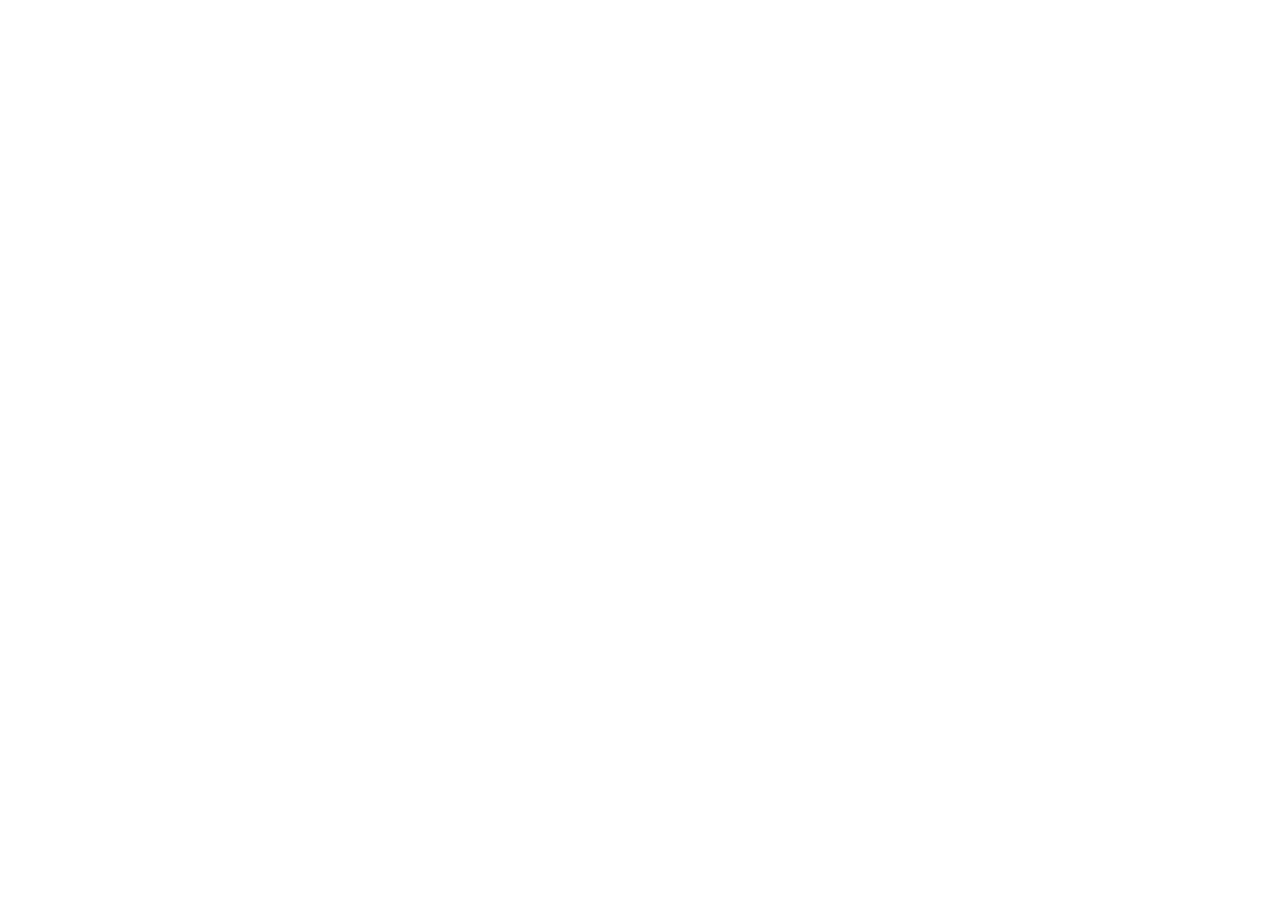
==== index.html @ 9ec79bfb "Add files via upload" ====
<!doctype html>
<html lang="en">
  <head>
    <meta charset="UTF-8" />
    <meta name="viewport" content="width=device-width, initial-scale=1.0" />
    <title>Lumia Nexus</title>
    <script type="module" crossorigin src="/assets/main-DagryOvR.js"></script>
    <link rel="stylesheet" crossorigin href="/assets/main-BrmcRVru.css">
  </head>
  <body>
    <div id="root"></div>
  </body>
</html>
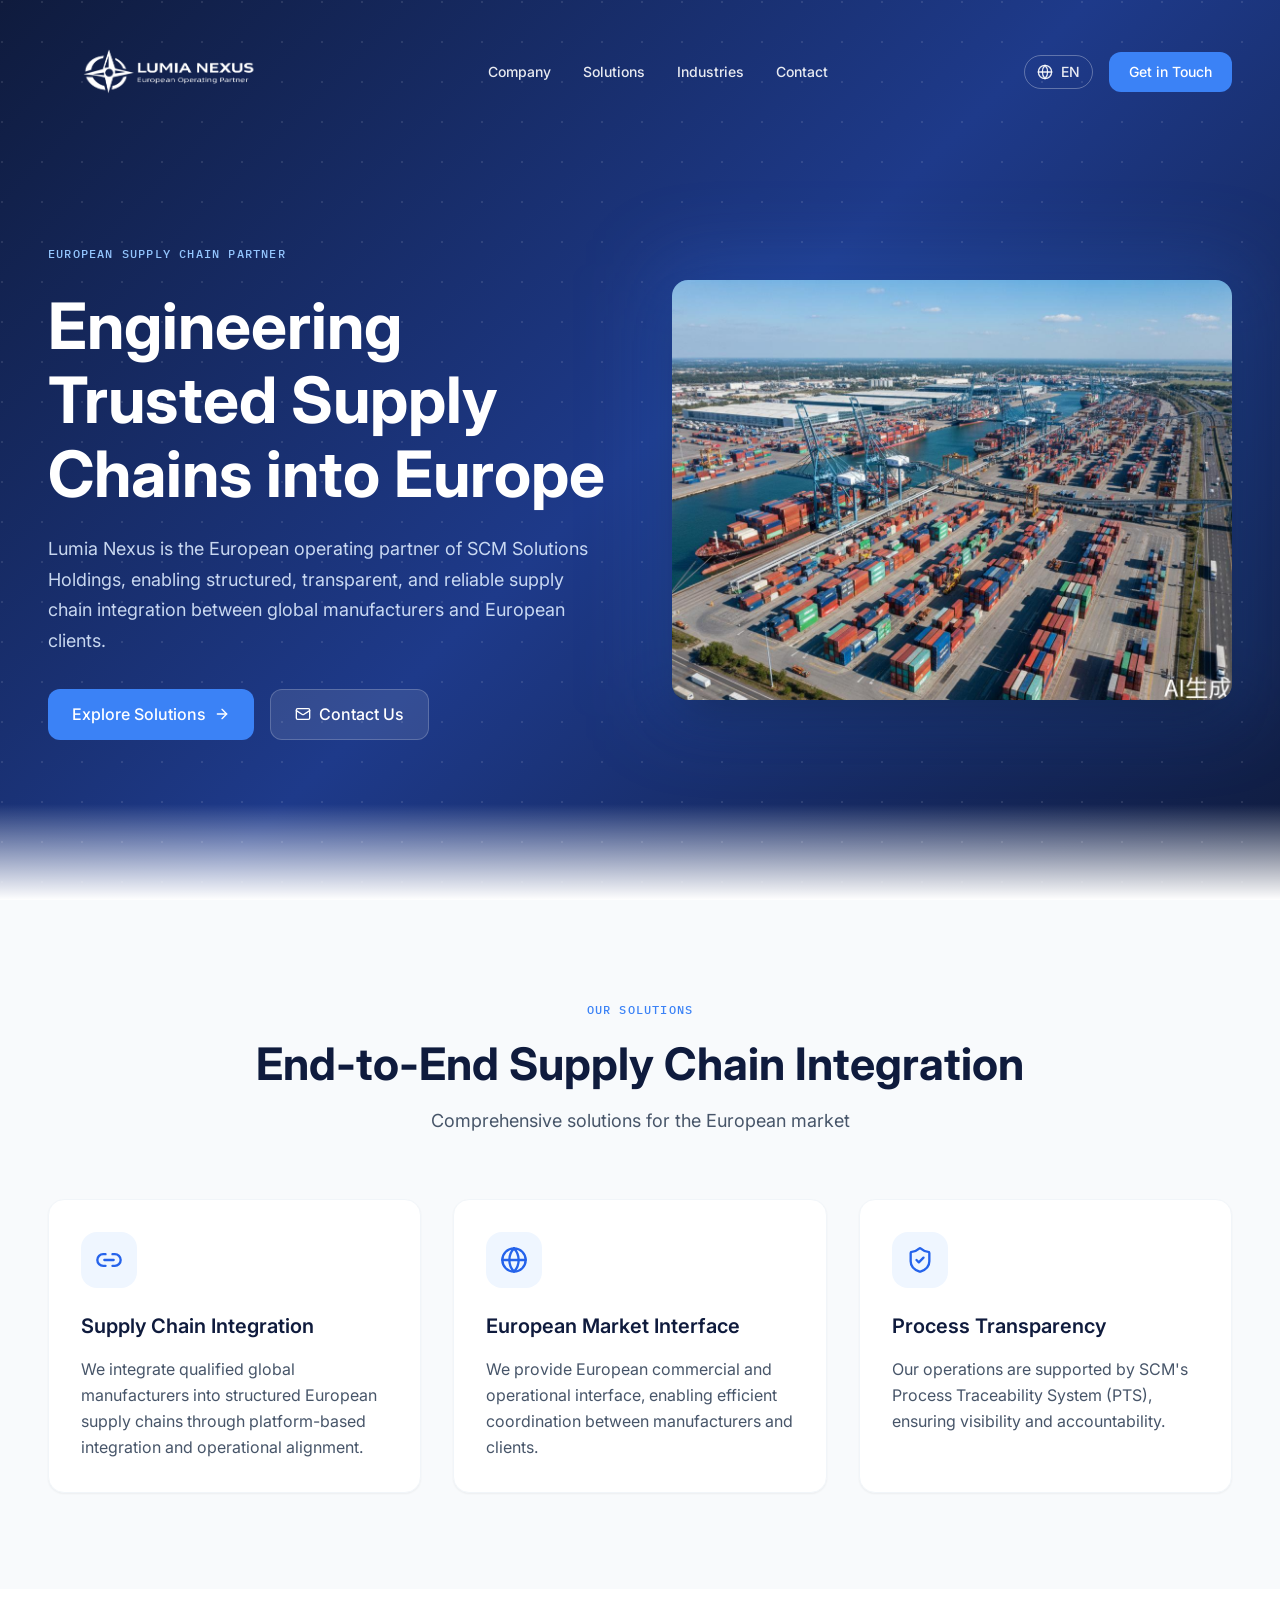
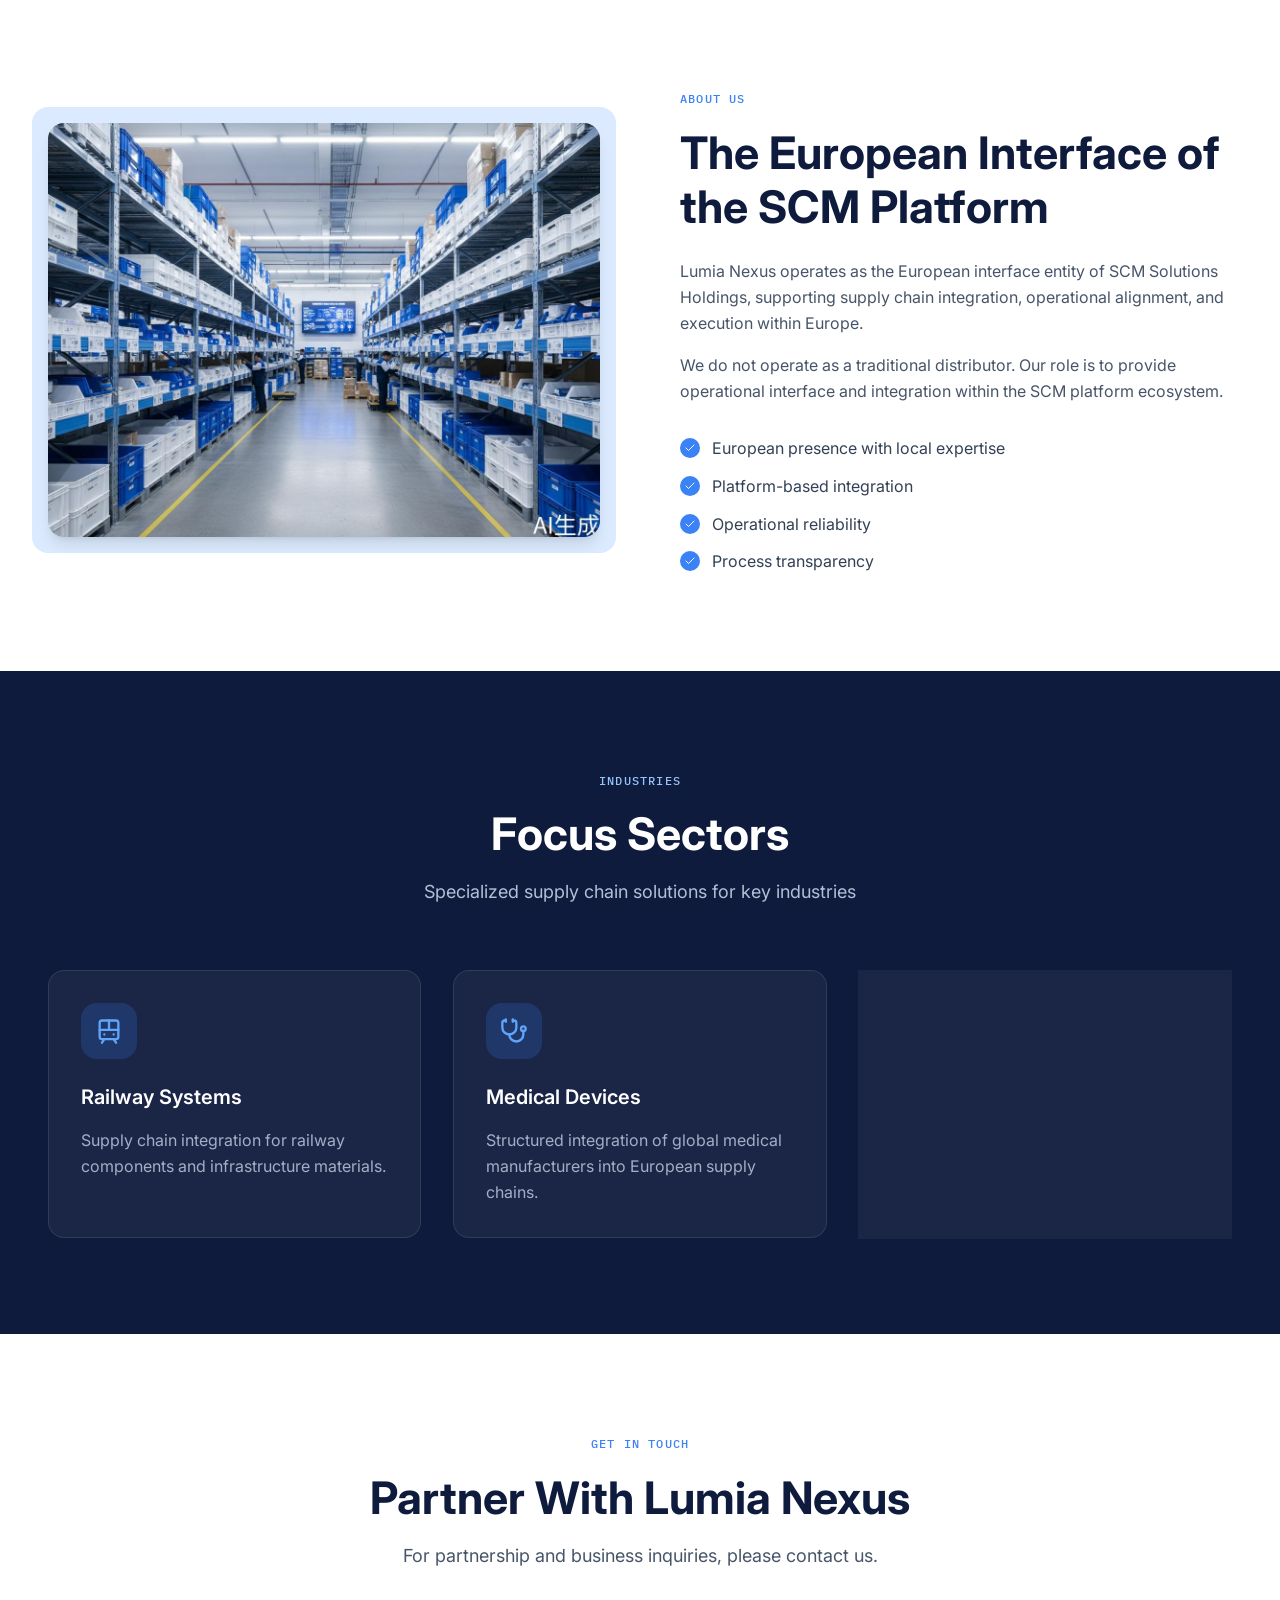
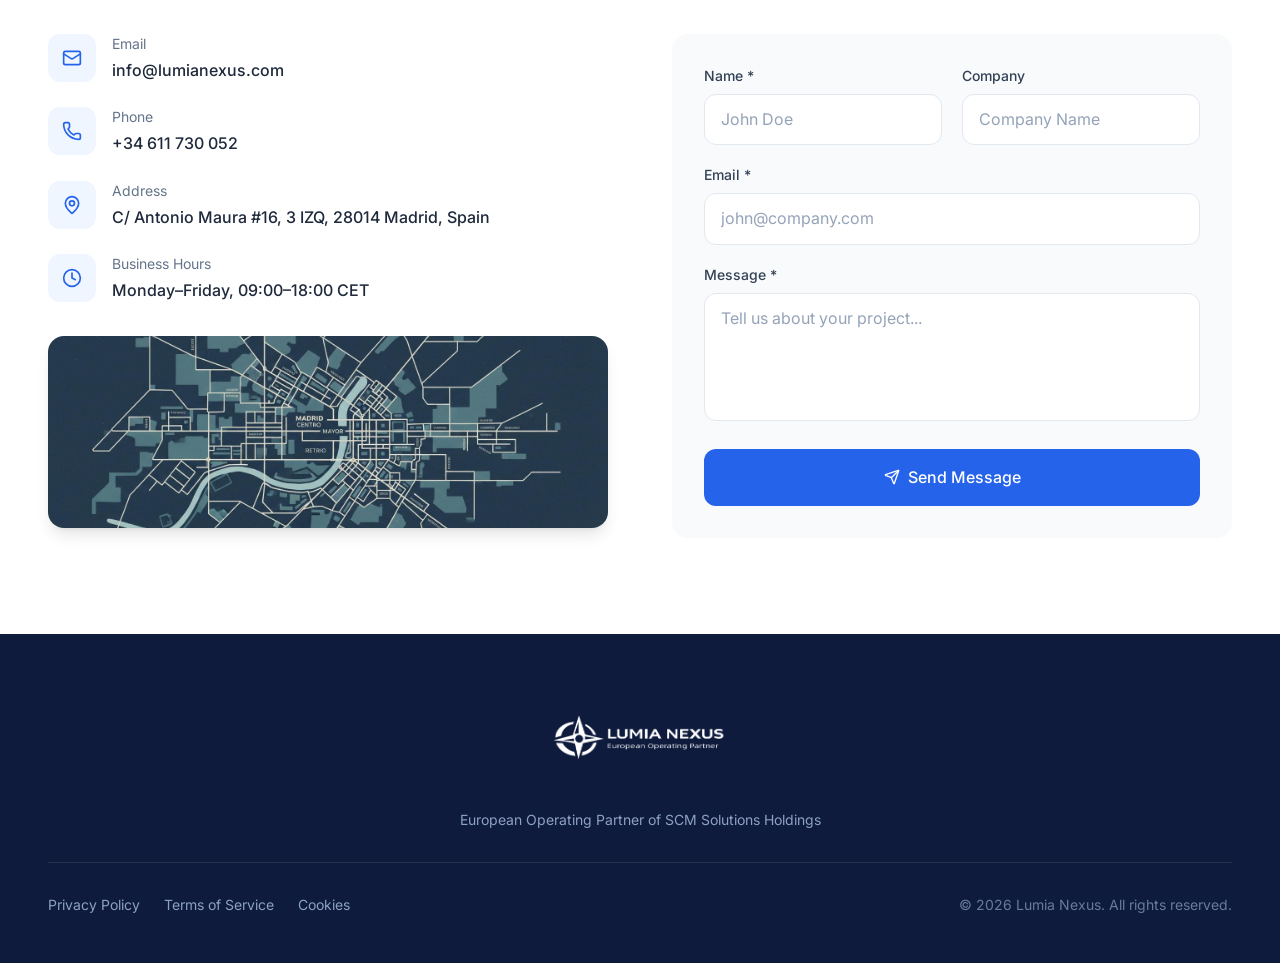
==== commit 7de2fe2f: "Add files via upload" ====
--- a/index.html
+++ b/index.html
@@ -4,7 +4,7 @@
     <meta charset="UTF-8" />
     <meta name="viewport" content="width=device-width, initial-scale=1.0" />
     <title>Lumia Nexus</title>
-    <script type="module" crossorigin src="/assets/main-DagryOvR.js"></script>
+    <script type="module" crossorigin src="/assets/main-vyIHv-qq.js"></script>
     <link rel="stylesheet" crossorigin href="/assets/main-BrmcRVru.css">
   </head>
   <body>
--- a/assets/main-BrmcRVru.css
+++ b/assets/main-BrmcRVru.css
@@ -0,0 +1 @@
+@import"https://fonts.googleapis.com/css2?family=Inter:wght@400;500;600;700&family=IBM+Plex+Mono:wght@400;500&display=swap";*,:before,:after{--tw-border-spacing-x: 0;--tw-border-spacing-y: 0;--tw-translate-x: 0;--tw-translate-y: 0;--tw-rotate: 0;--tw-skew-x: 0;--tw-skew-y: 0;--tw-scale-x: 1;--tw-scale-y: 1;--tw-pan-x: ;--tw-pan-y: ;--tw-pinch-zoom: ;--tw-scroll-snap-strictness: proximity;--tw-gradient-from-position: ;--tw-gradient-via-position: ;--tw-gradient-to-position: ;--tw-ordinal: ;--tw-slashed-zero: ;--tw-numeric-figure: ;--tw-numeric-spacing: ;--tw-numeric-fraction: ;--tw-ring-inset: ;--tw-ring-offset-width: 0px;--tw-ring-offset-color: #fff;--tw-ring-color: rgb(59 130 246 / .5);--tw-ring-offset-shadow: 0 0 #0000;--tw-ring-shadow: 0 0 #0000;--tw-shadow: 0 0 #0000;--tw-shadow-colored: 0 0 #0000;--tw-blur: ;--tw-brightness: ;--tw-contrast: ;--tw-grayscale: ;--tw-hue-rotate: ;--tw-invert: ;--tw-saturate: ;--tw-sepia: ;--tw-drop-shadow: ;--tw-backdrop-blur: ;--tw-backdrop-brightness: ;--tw-backdrop-contrast: ;--tw-backdrop-grayscale: ;--tw-backdrop-hue-rotate: ;--tw-backdrop-invert: ;--tw-backdrop-opacity: ;--tw-backdrop-saturate: ;--tw-backdrop-sepia: ;--tw-contain-size: ;--tw-contain-layout: ;--tw-contain-paint: ;--tw-contain-style: }::backdrop{--tw-border-spacing-x: 0;--tw-border-spacing-y: 0;--tw-translate-x: 0;--tw-translate-y: 0;--tw-rotate: 0;--tw-skew-x: 0;--tw-skew-y: 0;--tw-scale-x: 1;--tw-scale-y: 1;--tw-pan-x: ;--tw-pan-y: ;--tw-pinch-zoom: ;--tw-scroll-snap-strictness: proximity;--tw-gradient-from-position: ;--tw-gradient-via-position: ;--tw-gradient-to-position: ;--tw-ordinal: ;--tw-slashed-zero: ;--tw-numeric-figure: ;--tw-numeric-spacing: ;--tw-numeric-fraction: ;--tw-ring-inset: ;--tw-ring-offset-width: 0px;--tw-ring-offset-color: #fff;--tw-ring-color: rgb(59 130 246 / .5);--tw-ring-offset-shadow: 0 0 #0000;--tw-ring-shadow: 0 0 #0000;--tw-shadow: 0 0 #0000;--tw-shadow-colored: 0 0 #0000;--tw-blur: ;--tw-brightness: ;--tw-contrast: ;--tw-grayscale: ;--tw-hue-rotate: ;--tw-invert: ;--tw-saturate: ;--tw-sepia: ;--tw-drop-shadow: ;--tw-backdrop-blur: ;--tw-backdrop-brightness: ;--tw-backdrop-contrast: ;--tw-backdrop-grayscale: ;--tw-backdrop-hue-rotate: ;--tw-backdrop-invert: ;--tw-backdrop-opacity: ;--tw-backdrop-saturate: ;--tw-backdrop-sepia: ;--tw-contain-size: ;--tw-contain-layout: ;--tw-contain-paint: ;--tw-contain-style: }*,:before,:after{box-sizing:border-box;border-width:0;border-style:solid;border-color:#e5e7eb}:before,:after{--tw-content: ""}html,:host{line-height:1.5;-webkit-text-size-adjust:100%;-moz-tab-size:4;-o-tab-size:4;tab-size:4;font-family:ui-sans-serif,system-ui,sans-serif,"Apple Color Emoji","Segoe UI Emoji",Segoe UI Symbol,"Noto Color Emoji";font-feature-settings:normal;font-variation-settings:normal;-webkit-tap-highlight-color:transparent}body{margin:0;line-height:inherit}hr{height:0;color:inherit;border-top-width:1px}abbr:where([title]){-webkit-text-decoration:underline dotted;text-decoration:underline dotted}h1,h2,h3,h4,h5,h6{font-size:inherit;font-weight:inherit}a{color:inherit;text-decoration:inherit}b,strong{font-weight:bolder}code,kbd,samp,pre{font-family:ui-monospace,SFMono-Regular,Menlo,Monaco,Consolas,Liberation Mono,Courier New,monospace;font-feature-settings:normal;font-variation-settings:normal;font-size:1em}small{font-size:80%}sub,sup{font-size:75%;line-height:0;position:relative;vertical-align:baseline}sub{bottom:-.25em}sup{top:-.5em}table{text-indent:0;border-color:inherit;border-collapse:collapse}button,input,optgroup,select,textarea{font-family:inherit;font-feature-settings:inherit;font-variation-settings:inherit;font-size:100%;font-weight:inherit;line-height:inherit;letter-spacing:inherit;color:inherit;margin:0;padding:0}button,select{text-transform:none}button,input:where([type=button]),input:where([type=reset]),input:where([type=submit]){-webkit-appearance:button;background-color:transparent;background-image:none}:-moz-focusring{outline:auto}:-moz-ui-invalid{box-shadow:none}progress{vertical-align:baseline}::-webkit-inner-spin-button,::-webkit-outer-spin-button{height:auto}[type=search]{-webkit-appearance:textfield;outline-offset:-2px}::-webkit-search-decoration{-webkit-appearance:none}::-webkit-file-upload-button{-webkit-appearance:button;font:inherit}summary{display:list-item}blockquote,dl,dd,h1,h2,h3,h4,h5,h6,hr,figure,p,pre{margin:0}fieldset{margin:0;padding:0}legend{padding:0}ol,ul,menu{list-style:none;margin:0;padding:0}dialog{padding:0}textarea{resize:vertical}input::-moz-placeholder,textarea::-moz-placeholder{opacity:1;color:#9ca3af}input::placeholder,textarea::placeholder{opacity:1;color:#9ca3af}button,[role=button]{cursor:pointer}:disabled{cursor:default}img,svg,video,canvas,audio,iframe,embed,object{display:block;vertical-align:middle}img,video{max-width:100%;height:auto}[hidden]:where(:not([hidden=until-found])){display:none}:root{--primary-dark: 222 65% 15%;--primary: 224 76% 33%;--primary-light: 217 91% 60%;--background: 0 0% 100%;--background-alt: 210 40% 98%;--background-dark: 222 65% 15%;--text-primary: 215 28% 17%;--text-secondary: 215 16% 47%;--text-light: 215 20% 65%;--text-on-dark: 0 0% 100%;--accent: 217 91% 60%;--accent-hover: 221 83% 53%;--border: 214 32% 91%;--ring: 217 91% 60%;--radius: .75rem}*{border-color:hsl(var(--border))}body{--tw-bg-opacity: 1;background-color:rgb(255 255 255 / var(--tw-bg-opacity, 1));--tw-text-opacity: 1;color:rgb(30 41 59 / var(--tw-text-opacity, 1));-webkit-font-smoothing:antialiased;-moz-osx-font-smoothing:grayscale;font-family:Inter,-apple-system,BlinkMacSystemFont,Segoe UI,Roboto,sans-serif;line-height:1.6}h1,h2,h3,h4,h5,h6{font-family:Inter,sans-serif;font-weight:700;line-height:1.2;color:#0f1b3d}h1{font-size:clamp(2rem,5vw,4rem);line-height:1.15}h2{font-size:clamp(1.75rem,3.5vw,3rem);line-height:1.2}h3{font-size:clamp(1.25rem,2vw,1.75rem);line-height:1.3}.label-mono{font-family:IBM Plex Mono,monospace;font-size:.75rem;font-weight:500;letter-spacing:.1em;text-transform:uppercase;color:#3b82f6}.card{border-radius:calc(var(--radius) + 4px);border-width:1px;--tw-border-opacity: 1;border-color:rgb(241 245 249 / var(--tw-border-opacity, 1));--tw-bg-opacity: 1;background-color:rgb(255 255 255 / var(--tw-bg-opacity, 1));--tw-shadow: 0 1px 2px 0 rgb(0 0 0 / .05);--tw-shadow-colored: 0 1px 2px 0 var(--tw-shadow-color);box-shadow:var(--tw-ring-offset-shadow, 0 0 #0000),var(--tw-ring-shadow, 0 0 #0000),var(--tw-shadow);transition-property:all;transition-timing-function:cubic-bezier(.4,0,.2,1);transition-duration:.3s;animation-duration:.3s}.card:hover{--tw-shadow: 0 10px 15px -3px rgb(0 0 0 / .1), 0 4px 6px -4px rgb(0 0 0 / .1);--tw-shadow-colored: 0 10px 15px -3px var(--tw-shadow-color), 0 4px 6px -4px var(--tw-shadow-color);box-shadow:var(--tw-ring-offset-shadow, 0 0 #0000),var(--tw-ring-shadow, 0 0 #0000),var(--tw-shadow)}.section-padding{padding-top:4rem;padding-bottom:4rem}@media(min-width:1024px){.section-padding{padding-top:6rem;padding-bottom:6rem}}.container-custom{margin-left:auto;margin-right:auto;width:100%;max-width:80rem;padding-left:1rem;padding-right:1rem}@media(min-width:640px){.container-custom{padding-left:1.5rem;padding-right:1.5rem}}@media(min-width:1024px){.container-custom{padding-left:2rem;padding-right:2rem}}@media(min-width:1280px){.container-custom{padding-left:3rem;padding-right:3rem}}.sr-only{position:absolute;width:1px;height:1px;padding:0;margin:-1px;overflow:hidden;clip:rect(0,0,0,0);white-space:nowrap;border-width:0}.pointer-events-none{pointer-events:none}.visible{visibility:visible}.invisible{visibility:hidden}.fixed{position:fixed}.absolute{position:absolute}.relative{position:relative}.-inset-4{inset:-1rem}.inset-0{inset:0}.inset-x-0{left:0;right:0}.inset-y-0{top:0;bottom:0}.-bottom-12{bottom:-3rem}.-left-12{left:-3rem}.-right-12{right:-3rem}.-top-12{top:-3rem}.bottom-0{bottom:0}.left-0{left:0}.left-1\/2{left:50%}.left-2{left:.5rem}.left-\[50\%\]{left:50%}.right-0{right:0}.right-1{right:.25rem}.right-2{right:.5rem}.right-3{right:.75rem}.right-4{right:1rem}.top-0{top:0}.top-1\.5{top:.375rem}.top-1\/2{top:50%}.top-3\.5{top:.875rem}.top-4{top:1rem}.top-\[1px\]{top:1px}.top-\[50\%\]{top:50%}.top-\[60\%\]{top:60%}.top-full{top:100%}.isolate{isolation:isolate}.-z-10{z-index:-10}.z-10{z-index:10}.z-20{z-index:20}.z-30{z-index:30}.z-40{z-index:40}.z-50{z-index:50}.z-\[1\]{z-index:1}.order-1{order:1}.order-2{order:2}.order-first{order:-9999}.order-last{order:9999}.col-start-2{grid-column-start:2}.row-span-2{grid-row:span 2 / span 2}.row-start-1{grid-row-start:1}.\!m-0{margin:0!important}.-mx-1{margin-left:-.25rem;margin-right:-.25rem}.-my-2{margin-top:-.5rem;margin-bottom:-.5rem}.mx-2{margin-left:.5rem;margin-right:.5rem}.mx-3\.5{margin-left:.875rem;margin-right:.875rem}.mx-auto{margin-left:auto;margin-right:auto}.my-0{margin-top:0;margin-bottom:0}.my-0\.5{margin-top:.125rem;margin-bottom:.125rem}.my-1{margin-top:.25rem;margin-bottom:.25rem}.my-8{margin-top:2rem;margin-bottom:2rem}.-ml-4{margin-left:-1rem}.-mt-4{margin-top:-1rem}.mb-1{margin-bottom:.25rem}.mb-10{margin-bottom:2.5rem}.mb-16{margin-bottom:4rem}.mb-2{margin-bottom:.5rem}.mb-3{margin-bottom:.75rem}.mb-4{margin-bottom:1rem}.mb-6{margin-bottom:1.5rem}.mb-8{margin-bottom:2rem}.ml-1{margin-left:.25rem}.ml-4{margin-left:1rem}.ml-auto{margin-left:auto}.mt-0\.5{margin-top:.125rem}.mt-1\.5{margin-top:.375rem}.mt-16{margin-top:4rem}.mt-2{margin-top:.5rem}.mt-4{margin-top:1rem}.mt-auto{margin-top:auto}.line-clamp-1{overflow:hidden;display:-webkit-box;-webkit-box-orient:vertical;-webkit-line-clamp:1}.line-clamp-2{overflow:hidden;display:-webkit-box;-webkit-box-orient:vertical;-webkit-line-clamp:2}.block{display:block}.flex{display:flex}.inline-flex{display:inline-flex}.table{display:table}.table-caption{display:table-caption}.table-cell{display:table-cell}.table-row{display:table-row}.grid{display:grid}.hidden{display:none}.aspect-square{aspect-ratio:1 / 1}.aspect-video{aspect-ratio:16 / 9}.size-10{width:2.5rem;height:2.5rem}.size-2{width:.5rem;height:.5rem}.size-2\.5{width:.625rem;height:.625rem}.size-3{width:.75rem;height:.75rem}.size-3\.5{width:.875rem;height:.875rem}.size-4{width:1rem;height:1rem}.size-6{width:1.5rem;height:1.5rem}.size-7{width:1.75rem;height:1.75rem}.size-8{width:2rem;height:2rem}.size-9{width:2.25rem;height:2.25rem}.size-auto{width:auto;height:auto}.size-full{width:100%;height:100%}.h-1\.5{height:.375rem}.h-10{height:2.5rem}.h-12{height:3rem}.h-14{height:3.5rem}.h-16{height:4rem}.h-2{height:.5rem}.h-2\.5{height:.625rem}.h-24{height:6rem}.h-3{height:.75rem}.h-4{height:1rem}.h-48{height:12rem}.h-5{height:1.25rem}.h-6{height:1.5rem}.h-7{height:1.75rem}.h-8{height:2rem}.h-9{height:2.25rem}.h-\[1\.15rem\]{height:1.15rem}.h-\[50vh\]{height:50vh}.h-\[calc\(100\%-1px\)\]{height:calc(100% - 1px)}.h-\[var\(--radix-navigation-menu-viewport-height\)\]{height:var(--radix-navigation-menu-viewport-height)}.h-\[var\(--radix-select-trigger-height\)\]{height:var(--radix-select-trigger-height)}.h-auto{height:auto}.h-full{height:100%}.h-px{height:1px}.h-svh{height:100svh}.max-h-\[300px\]{max-height:300px}.min-h-0{min-height:0px}.min-h-16{min-height:4rem}.min-h-4{min-height:1rem}.min-h-screen{min-height:100vh}.min-h-svh{min-height:100svh}.w-0{width:0px}.w-1{width:.25rem}.w-12{width:3rem}.w-14{width:3.5rem}.w-16{width:4rem}.w-2{width:.5rem}.w-2\.5{width:.625rem}.w-3{width:.75rem}.w-3\/4{width:75%}.w-4{width:1rem}.w-5{width:1.25rem}.w-6{width:1.5rem}.w-64{width:16rem}.w-7{width:1.75rem}.w-72{width:18rem}.w-8{width:2rem}.w-9{width:2.25rem}.w-\[100px\]{width:100px}.w-auto{width:auto}.w-fit{width:-moz-fit-content;width:fit-content}.w-full{width:100%}.w-max{width:-moz-max-content;width:max-content}.w-px{width:1px}.min-w-0{min-width:0px}.min-w-10{min-width:2.5rem}.min-w-5{min-width:1.25rem}.min-w-8{min-width:2rem}.min-w-9{min-width:2.25rem}.min-w-\[12rem\]{min-width:12rem}.min-w-\[8rem\]{min-width:8rem}.min-w-\[var\(--radix-select-trigger-width\)\]{min-width:var(--radix-select-trigger-width)}.max-w-2xl{max-width:42rem}.max-w-3xl{max-width:48rem}.max-w-6xl{max-width:72rem}.max-w-\[calc\(100\%-2rem\)\]{max-width:calc(100% - 2rem)}.max-w-max{max-width:-moz-max-content;max-width:max-content}.max-w-sm{max-width:24rem}.max-w-xl{max-width:36rem}.flex-1{flex:1 1 0%}.flex-shrink-0,.shrink-0{flex-shrink:0}.flex-grow,.grow{flex-grow:1}.grow-0{flex-grow:0}.basis-full{flex-basis:100%}.caption-bottom{caption-side:bottom}.border-collapse{border-collapse:collapse}.-translate-x-1\/2{--tw-translate-x: -50%;transform:translate(var(--tw-translate-x),var(--tw-translate-y)) rotate(var(--tw-rotate)) skew(var(--tw-skew-x)) skewY(var(--tw-skew-y)) scaleX(var(--tw-scale-x)) scaleY(var(--tw-scale-y))}.-translate-x-px{--tw-translate-x: -1px;transform:translate(var(--tw-translate-x),var(--tw-translate-y)) rotate(var(--tw-rotate)) skew(var(--tw-skew-x)) skewY(var(--tw-skew-y)) scaleX(var(--tw-scale-x)) scaleY(var(--tw-scale-y))}.-translate-y-1\/2{--tw-translate-y: -50%;transform:translate(var(--tw-translate-x),var(--tw-translate-y)) rotate(var(--tw-rotate)) skew(var(--tw-skew-x)) skewY(var(--tw-skew-y)) scaleX(var(--tw-scale-x)) scaleY(var(--tw-scale-y))}.translate-x-\[-50\%\]{--tw-translate-x: -50%;transform:translate(var(--tw-translate-x),var(--tw-translate-y)) rotate(var(--tw-rotate)) skew(var(--tw-skew-x)) skewY(var(--tw-skew-y)) scaleX(var(--tw-scale-x)) scaleY(var(--tw-scale-y))}.translate-x-px{--tw-translate-x: 1px;transform:translate(var(--tw-translate-x),var(--tw-translate-y)) rotate(var(--tw-rotate)) skew(var(--tw-skew-x)) skewY(var(--tw-skew-y)) scaleX(var(--tw-scale-x)) scaleY(var(--tw-scale-y))}.translate-y-0\.5{--tw-translate-y: .125rem;transform:translate(var(--tw-translate-x),var(--tw-translate-y)) rotate(var(--tw-rotate)) skew(var(--tw-skew-x)) skewY(var(--tw-skew-y)) scaleX(var(--tw-scale-x)) scaleY(var(--tw-scale-y))}.translate-y-\[-50\%\]{--tw-translate-y: -50%;transform:translate(var(--tw-translate-x),var(--tw-translate-y)) rotate(var(--tw-rotate)) skew(var(--tw-skew-x)) skewY(var(--tw-skew-y)) scaleX(var(--tw-scale-x)) scaleY(var(--tw-scale-y))}.translate-y-\[calc\(-50\%_-_2px\)\]{--tw-translate-y: calc(-50% - 2px) ;transform:translate(var(--tw-translate-x),var(--tw-translate-y)) rotate(var(--tw-rotate)) skew(var(--tw-skew-x)) skewY(var(--tw-skew-y)) scaleX(var(--tw-scale-x)) scaleY(var(--tw-scale-y))}.rotate-45{--tw-rotate: 45deg;transform:translate(var(--tw-translate-x),var(--tw-translate-y)) rotate(var(--tw-rotate)) skew(var(--tw-skew-x)) skewY(var(--tw-skew-y)) scaleX(var(--tw-scale-x)) scaleY(var(--tw-scale-y))}.rotate-90{--tw-rotate: 90deg;transform:translate(var(--tw-translate-x),var(--tw-translate-y)) rotate(var(--tw-rotate)) skew(var(--tw-skew-x)) skewY(var(--tw-skew-y)) scaleX(var(--tw-scale-x)) scaleY(var(--tw-scale-y))}.transform{transform:translate(var(--tw-translate-x),var(--tw-translate-y)) rotate(var(--tw-rotate)) skew(var(--tw-skew-x)) skewY(var(--tw-skew-y)) scaleX(var(--tw-scale-x)) scaleY(var(--tw-scale-y))}@keyframes caret-blink{0%,70%,to{opacity:1}20%,50%{opacity:0}}.animate-caret-blink{animation:caret-blink 1.25s ease-out infinite}@keyframes pulse{50%{opacity:.5}}.animate-pulse{animation:pulse 2s cubic-bezier(.4,0,.6,1) infinite}@keyframes spin{to{transform:rotate(360deg)}}.animate-spin{animation:spin 1s linear infinite}.cursor-default{cursor:default}.cursor-pointer{cursor:pointer}.cursor-text{cursor:text}.touch-none{touch-action:none}.select-none{-webkit-user-select:none;-moz-user-select:none;user-select:none}.resize-none{resize:none}.scroll-my-1{scroll-margin-top:.25rem;scroll-margin-bottom:.25rem}.scroll-py-1{scroll-padding-top:.25rem;scroll-padding-bottom:.25rem}.list-disc{list-style-type:disc}.list-none{list-style-type:none}.auto-rows-min{grid-auto-rows:min-content}.grid-cols-1{grid-template-columns:repeat(1,minmax(0,1fr))}.grid-cols-\[0_1fr\]{grid-template-columns:0 1fr}.grid-rows-\[auto_auto\]{grid-template-rows:auto auto}.flex-row{flex-direction:row}.flex-col{flex-direction:column}.flex-col-reverse{flex-direction:column-reverse}.flex-wrap{flex-wrap:wrap}.place-content-center{place-content:center}.items-start{align-items:flex-start}.items-end{align-items:flex-end}.items-center{align-items:center}.items-stretch{align-items:stretch}.justify-start{justify-content:flex-start}.justify-center{justify-content:center}.justify-between{justify-content:space-between}.justify-items-start{justify-items:start}.gap-0\.5{gap:.125rem}.gap-1{gap:.25rem}.gap-1\.5{gap:.375rem}.gap-12{gap:3rem}.gap-2{gap:.5rem}.gap-2\.5{gap:.625rem}.gap-3{gap:.75rem}.gap-4{gap:1rem}.gap-5{gap:1.25rem}.gap-6{gap:1.5rem}.gap-7{gap:1.75rem}.gap-8{gap:2rem}.gap-\[--spacing\(var\(--gap\)\)\]{gap:var(--spacing(var(--gap)))}.gap-y-0\.5{row-gap:.125rem}.space-y-10>:not([hidden])~:not([hidden]){--tw-space-y-reverse: 0;margin-top:calc(2.5rem * calc(1 - var(--tw-space-y-reverse)));margin-bottom:calc(2.5rem * var(--tw-space-y-reverse))}.space-y-3>:not([hidden])~:not([hidden]){--tw-space-y-reverse: 0;margin-top:calc(.75rem * calc(1 - var(--tw-space-y-reverse)));margin-bottom:calc(.75rem * var(--tw-space-y-reverse))}.space-y-5>:not([hidden])~:not([hidden]){--tw-space-y-reverse: 0;margin-top:calc(1.25rem * calc(1 - var(--tw-space-y-reverse)));margin-bottom:calc(1.25rem * var(--tw-space-y-reverse))}.space-y-6>:not([hidden])~:not([hidden]){--tw-space-y-reverse: 0;margin-top:calc(1.5rem * calc(1 - var(--tw-space-y-reverse)));margin-bottom:calc(1.5rem * var(--tw-space-y-reverse))}.self-start{align-self:flex-start}.self-stretch{align-self:stretch}.justify-self-end{justify-self:end}.overflow-auto{overflow:auto}.overflow-hidden{overflow:hidden}.overflow-x-auto{overflow-x:auto}.overflow-y-auto{overflow-y:auto}.overflow-x-hidden{overflow-x:hidden}.whitespace-nowrap{white-space:nowrap}.whitespace-pre-line{white-space:pre-line}.break-words{overflow-wrap:break-word}.rounded-2xl{border-radius:1rem}.rounded-\[28px\]{border-radius:28px}.rounded-\[2px\]{border-radius:2px}.rounded-\[4px\]{border-radius:4px}.rounded-\[calc\(var\(--radius\)-5px\)\]{border-radius:calc(var(--radius) - 5px)}.rounded-\[inherit\]{border-radius:inherit}.rounded-full{border-radius:9999px}.rounded-lg{border-radius:var(--radius)}.rounded-md{border-radius:calc(var(--radius) - 2px)}.rounded-none{border-radius:0}.rounded-sm{border-radius:calc(var(--radius) - 4px)}.rounded-xl{border-radius:calc(var(--radius) + 4px)}.rounded-xs{border-radius:calc(var(--radius) - 6px)}.rounded-l-md{border-top-left-radius:calc(var(--radius) - 2px);border-bottom-left-radius:calc(var(--radius) - 2px)}.rounded-r-md{border-top-right-radius:calc(var(--radius) - 2px);border-bottom-right-radius:calc(var(--radius) - 2px)}.rounded-tl-sm{border-top-left-radius:calc(var(--radius) - 4px)}.border{border-width:1px}.border-0{border-width:0px}.border-\[1\.5px\]{border-width:1.5px}.border-y{border-top-width:1px;border-bottom-width:1px}.border-b{border-bottom-width:1px}.border-l{border-left-width:1px}.border-r{border-right-width:1px}.border-t{border-top-width:1px}.border-dashed{border-style:dashed}.border-border{border-color:hsl(var(--border))}.border-border\/50{border-color:hsl(var(--border) / .5)}.border-input{border-color:hsl(var(--input))}.border-primary{border-color:hsl(var(--primary))}.border-red-200{--tw-border-opacity: 1;border-color:rgb(254 202 202 / var(--tw-border-opacity, 1))}.border-sidebar-border{border-color:hsl(var(--sidebar-border))}.border-slate-100{--tw-border-opacity: 1;border-color:rgb(241 245 249 / var(--tw-border-opacity, 1))}.border-slate-200{--tw-border-opacity: 1;border-color:rgb(226 232 240 / var(--tw-border-opacity, 1))}.border-transparent{border-color:transparent}.border-white\/10{border-color:#ffffff1a}.border-white\/20{border-color:#fff3}.border-white\/30{border-color:#ffffff4d}.border-l-transparent{border-left-color:transparent}.border-t-transparent{border-top-color:transparent}.bg-\[\#0B0F17\]{--tw-bg-opacity: 1;background-color:rgb(11 15 23 / var(--tw-bg-opacity, 1))}.bg-\[\#0B0F17\]\/70{background-color:#0b0f17b3}.bg-\[\#4F6DF5\]\/20{background-color:#4f6df533}.bg-\[\#F4F6FA\]{--tw-bg-opacity: 1;background-color:rgb(244 246 250 / var(--tw-bg-opacity, 1))}.bg-accent{background-color:hsl(var(--accent))}.bg-background{background-color:hsl(var(--background))}.bg-black\/50{background-color:#00000080}.bg-blue-100{--tw-bg-opacity: 1;background-color:rgb(219 234 254 / var(--tw-bg-opacity, 1))}.bg-blue-50{--tw-bg-opacity: 1;background-color:rgb(239 246 255 / var(--tw-bg-opacity, 1))}.bg-blue-500{--tw-bg-opacity: 1;background-color:rgb(59 130 246 / var(--tw-bg-opacity, 1))}.bg-blue-500\/20{background-color:#3b82f633}.bg-blue-600{--tw-bg-opacity: 1;background-color:rgb(37 99 235 / var(--tw-bg-opacity, 1))}.bg-border{background-color:hsl(var(--border))}.bg-card{background-color:hsl(var(--card))}.bg-destructive{--tw-bg-opacity: 1;background-color:hsl(var(--destructive) / var(--tw-bg-opacity, 1))}.bg-foreground{background-color:hsl(var(--foreground))}.bg-green-100{--tw-bg-opacity: 1;background-color:rgb(220 252 231 / var(--tw-bg-opacity, 1))}.bg-input{background-color:hsl(var(--input))}.bg-muted{background-color:hsl(var(--muted))}.bg-muted\/50{background-color:hsl(var(--muted) / .5)}.bg-popover{background-color:hsl(var(--popover))}.bg-primary{background-color:hsl(var(--primary))}.bg-primary\/20{background-color:hsl(var(--primary) / .2)}.bg-red-50{--tw-bg-opacity: 1;background-color:rgb(254 242 242 / var(--tw-bg-opacity, 1))}.bg-secondary{background-color:hsl(var(--secondary))}.bg-sidebar{background-color:hsl(var(--sidebar-background))}.bg-sidebar-border{background-color:hsl(var(--sidebar-border))}.bg-slate-50{--tw-bg-opacity: 1;background-color:rgb(248 250 252 / var(--tw-bg-opacity, 1))}.bg-slate-900\/50{background-color:#0f172a80}.bg-transparent{background-color:transparent}.bg-white{--tw-bg-opacity: 1;background-color:rgb(255 255 255 / var(--tw-bg-opacity, 1))}.bg-white\/10{background-color:#ffffff1a}.bg-white\/5{background-color:#ffffff0d}.bg-white\/95{background-color:#fffffff2}.bg-gradient-to-t{background-image:linear-gradient(to top,var(--tw-gradient-stops))}.from-\[\#0B0F17\]{--tw-gradient-from: #0B0F17 var(--tw-gradient-from-position);--tw-gradient-to: rgb(11 15 23 / 0) var(--tw-gradient-to-position);--tw-gradient-stops: var(--tw-gradient-from), var(--tw-gradient-to)}.from-white{--tw-gradient-from: #fff var(--tw-gradient-from-position);--tw-gradient-to: rgb(255 255 255 / 0) var(--tw-gradient-to-position);--tw-gradient-stops: var(--tw-gradient-from), var(--tw-gradient-to)}.via-\[\#0B0F17\]\/40{--tw-gradient-to: rgb(11 15 23 / 0) var(--tw-gradient-to-position);--tw-gradient-stops: var(--tw-gradient-from), rgb(11 15 23 / .4) var(--tw-gradient-via-position), var(--tw-gradient-to)}.to-transparent{--tw-gradient-to: transparent var(--tw-gradient-to-position)}.fill-current{fill:currentColor}.fill-foreground{fill:hsl(var(--foreground))}.fill-primary{fill:hsl(var(--primary))}.object-cover{-o-object-fit:cover;object-fit:cover}.p-0{padding:0}.p-1{padding:.25rem}.p-2{padding:.5rem}.p-3{padding:.75rem}.p-4{padding:1rem}.p-6{padding:1.5rem}.p-8{padding:2rem}.p-\[3px\]{padding:3px}.p-px{padding:1px}.px-1{padding-left:.25rem;padding-right:.25rem}.px-1\.5{padding-left:.375rem;padding-right:.375rem}.px-2{padding-left:.5rem;padding-right:.5rem}.px-2\.5{padding-left:.625rem;padding-right:.625rem}.px-3{padding-left:.75rem;padding-right:.75rem}.px-4{padding-left:1rem;padding-right:1rem}.px-5{padding-left:1.25rem;padding-right:1.25rem}.px-6{padding-left:1.5rem;padding-right:1.5rem}.py-0\.5{padding-top:.125rem;padding-bottom:.125rem}.py-1{padding-top:.25rem;padding-bottom:.25rem}.py-1\.5{padding-top:.375rem;padding-bottom:.375rem}.py-12{padding-top:3rem;padding-bottom:3rem}.py-2{padding-top:.5rem;padding-bottom:.5rem}.py-2\.5{padding-top:.625rem;padding-bottom:.625rem}.py-3{padding-top:.75rem;padding-bottom:.75rem}.py-4{padding-top:1rem;padding-bottom:1rem}.py-6{padding-top:1.5rem;padding-bottom:1.5rem}.py-8{padding-top:2rem;padding-bottom:2rem}.pb-3{padding-bottom:.75rem}.pb-4{padding-bottom:1rem}.pl-2{padding-left:.5rem}.pl-3{padding-left:.75rem}.pl-4{padding-left:1rem}.pl-8{padding-left:2rem}.pr-1{padding-right:.25rem}.pr-2{padding-right:.5rem}.pr-2\.5{padding-right:.625rem}.pr-3{padding-right:.75rem}.pr-8{padding-right:2rem}.pt-0{padding-top:0}.pt-20{padding-top:5rem}.pt-3{padding-top:.75rem}.pt-4{padding-top:1rem}.text-left{text-align:left}.text-center{text-align:center}.align-middle{vertical-align:middle}.font-mono{font-family:ui-monospace,SFMono-Regular,Menlo,Monaco,Consolas,Liberation Mono,Courier New,monospace}.font-sans{font-family:ui-sans-serif,system-ui,sans-serif,"Apple Color Emoji","Segoe UI Emoji",Segoe UI Symbol,"Noto Color Emoji"}.text-3xl{font-size:1.875rem;line-height:2.25rem}.text-\[0\.8rem\]{font-size:.8rem}.text-base{font-size:1rem;line-height:1.5rem}.text-lg{font-size:1.125rem;line-height:1.75rem}.text-sm{font-size:.875rem;line-height:1.25rem}.text-sm\/relaxed{font-size:.875rem;line-height:1.625}.text-xl{font-size:1.25rem;line-height:1.75rem}.text-xs{font-size:.75rem;line-height:1rem}.font-bold{font-weight:700}.font-medium{font-weight:500}.font-normal{font-weight:400}.font-semibold{font-weight:600}.uppercase{text-transform:uppercase}.tabular-nums{--tw-numeric-spacing: tabular-nums;font-variant-numeric:var(--tw-ordinal) var(--tw-slashed-zero) var(--tw-numeric-figure) var(--tw-numeric-spacing) var(--tw-numeric-fraction)}.leading-\[1\.05\]{line-height:1.05}.leading-none{line-height:1}.leading-normal{line-height:1.5}.leading-relaxed{line-height:1.625}.leading-snug{line-height:1.375}.tracking-tight{letter-spacing:-.025em}.tracking-widest{letter-spacing:.1em}.text-\[\#0B0F17\]{--tw-text-opacity: 1;color:rgb(11 15 23 / var(--tw-text-opacity, 1))}.text-\[\#4A5568\]{--tw-text-opacity: 1;color:rgb(74 85 104 / var(--tw-text-opacity, 1))}.text-\[\#4F6DF5\]{--tw-text-opacity: 1;color:rgb(79 109 245 / var(--tw-text-opacity, 1))}.text-\[\#A6B3D0\]{--tw-text-opacity: 1;color:rgb(166 179 208 / var(--tw-text-opacity, 1))}.text-\[\#F7F9FF\]{--tw-text-opacity: 1;color:rgb(247 249 255 / var(--tw-text-opacity, 1))}.text-accent-foreground{color:hsl(var(--accent-foreground))}.text-background{color:hsl(var(--background))}.text-blue-100\/70{color:#dbeafeb3}.text-blue-100\/80{color:#dbeafecc}.text-blue-100\/90{color:#dbeafee6}.text-blue-200\/50{color:#bfdbfe80}.text-blue-200\/70{color:#bfdbfeb3}.text-blue-300{--tw-text-opacity: 1;color:rgb(147 197 253 / var(--tw-text-opacity, 1))}.text-blue-400{--tw-text-opacity: 1;color:rgb(96 165 250 / var(--tw-text-opacity, 1))}.text-blue-600{--tw-text-opacity: 1;color:rgb(37 99 235 / var(--tw-text-opacity, 1))}.text-card-foreground{color:hsl(var(--card-foreground))}.text-current{color:currentColor}.text-destructive{--tw-text-opacity: 1;color:hsl(var(--destructive) / var(--tw-text-opacity, 1))}.text-foreground{color:hsl(var(--foreground))}.text-green-600{--tw-text-opacity: 1;color:rgb(22 163 74 / var(--tw-text-opacity, 1))}.text-muted-foreground{color:hsl(var(--muted-foreground))}.text-popover-foreground{color:hsl(var(--popover-foreground))}.text-primary{color:hsl(var(--primary))}.text-primary-foreground{color:hsl(var(--primary-foreground))}.text-red-600{--tw-text-opacity: 1;color:rgb(220 38 38 / var(--tw-text-opacity, 1))}.text-secondary-foreground{color:hsl(var(--secondary-foreground))}.text-sidebar-foreground{color:hsl(var(--sidebar-foreground))}.text-sidebar-foreground\/70{color:hsl(var(--sidebar-foreground) / .7)}.text-slate-500{--tw-text-opacity: 1;color:rgb(100 116 139 / var(--tw-text-opacity, 1))}.text-slate-600{--tw-text-opacity: 1;color:rgb(71 85 105 / var(--tw-text-opacity, 1))}.text-slate-700{--tw-text-opacity: 1;color:rgb(51 65 85 / var(--tw-text-opacity, 1))}.text-slate-800{--tw-text-opacity: 1;color:rgb(30 41 59 / var(--tw-text-opacity, 1))}.text-white{--tw-text-opacity: 1;color:rgb(255 255 255 / var(--tw-text-opacity, 1))}.text-white\/90{color:#ffffffe6}.underline-offset-4{text-underline-offset:4px}.opacity-0{opacity:0}.opacity-10{opacity:.1}.opacity-100{opacity:1}.opacity-50{opacity:.5}.opacity-70{opacity:.7}.shadow{--tw-shadow: 0 1px 3px 0 rgb(0 0 0 / .1), 0 1px 2px -1px rgb(0 0 0 / .1);--tw-shadow-colored: 0 1px 3px 0 var(--tw-shadow-color), 0 1px 2px -1px var(--tw-shadow-color);box-shadow:var(--tw-ring-offset-shadow, 0 0 #0000),var(--tw-ring-shadow, 0 0 #0000),var(--tw-shadow)}.shadow-2xl{--tw-shadow: 0 25px 50px -12px rgb(0 0 0 / .25);--tw-shadow-colored: 0 25px 50px -12px var(--tw-shadow-color);box-shadow:var(--tw-ring-offset-shadow, 0 0 #0000),var(--tw-ring-shadow, 0 0 #0000),var(--tw-shadow)}.shadow-\[0_0_0_1px_hsl\(var\(--sidebar-border\)\)\]{--tw-shadow: 0 0 0 1px hsl(var(--sidebar-border));--tw-shadow-colored: 0 0 0 1px var(--tw-shadow-color);box-shadow:var(--tw-ring-offset-shadow, 0 0 #0000),var(--tw-ring-shadow, 0 0 #0000),var(--tw-shadow)}.shadow-lg{--tw-shadow: 0 10px 15px -3px rgb(0 0 0 / .1), 0 4px 6px -4px rgb(0 0 0 / .1);--tw-shadow-colored: 0 10px 15px -3px var(--tw-shadow-color), 0 4px 6px -4px var(--tw-shadow-color);box-shadow:var(--tw-ring-offset-shadow, 0 0 #0000),var(--tw-ring-shadow, 0 0 #0000),var(--tw-shadow)}.shadow-md{--tw-shadow: 0 4px 6px -1px rgb(0 0 0 / .1), 0 2px 4px -2px rgb(0 0 0 / .1);--tw-shadow-colored: 0 4px 6px -1px var(--tw-shadow-color), 0 2px 4px -2px var(--tw-shadow-color);box-shadow:var(--tw-ring-offset-shadow, 0 0 #0000),var(--tw-ring-shadow, 0 0 #0000),var(--tw-shadow)}.shadow-none{--tw-shadow: 0 0 #0000;--tw-shadow-colored: 0 0 #0000;box-shadow:var(--tw-ring-offset-shadow, 0 0 #0000),var(--tw-ring-shadow, 0 0 #0000),var(--tw-shadow)}.shadow-sm{--tw-shadow: 0 1px 2px 0 rgb(0 0 0 / .05);--tw-shadow-colored: 0 1px 2px 0 var(--tw-shadow-color);box-shadow:var(--tw-ring-offset-shadow, 0 0 #0000),var(--tw-ring-shadow, 0 0 #0000),var(--tw-shadow)}.shadow-xl{--tw-shadow: 0 20px 25px -5px rgb(0 0 0 / .1), 0 8px 10px -6px rgb(0 0 0 / .1);--tw-shadow-colored: 0 20px 25px -5px var(--tw-shadow-color), 0 8px 10px -6px var(--tw-shadow-color);box-shadow:var(--tw-ring-offset-shadow, 0 0 #0000),var(--tw-ring-shadow, 0 0 #0000),var(--tw-shadow)}.shadow-xs{--tw-shadow: 0 1px 2px 0 rgb(0 0 0 / .05);--tw-shadow-colored: 0 1px 2px 0 var(--tw-shadow-color);box-shadow:var(--tw-ring-offset-shadow, 0 0 #0000),var(--tw-ring-shadow, 0 0 #0000),var(--tw-shadow)}.outline-none{outline:2px solid transparent;outline-offset:2px}.outline{outline-style:solid}.ring-0{--tw-ring-offset-shadow: var(--tw-ring-inset) 0 0 0 var(--tw-ring-offset-width) var(--tw-ring-offset-color);--tw-ring-shadow: var(--tw-ring-inset) 0 0 0 calc(0px + var(--tw-ring-offset-width)) var(--tw-ring-color);box-shadow:var(--tw-ring-offset-shadow),var(--tw-ring-shadow),var(--tw-shadow, 0 0 #0000)}.ring-ring\/50{--tw-ring-color: hsl(var(--ring) / .5)}.ring-sidebar-ring{--tw-ring-color: hsl(var(--sidebar-ring))}.ring-offset-background{--tw-ring-offset-color: hsl(var(--background))}.blur-2xl{--tw-blur: blur(40px);filter:var(--tw-blur) var(--tw-brightness) var(--tw-contrast) var(--tw-grayscale) var(--tw-hue-rotate) var(--tw-invert) var(--tw-saturate) var(--tw-sepia) var(--tw-drop-shadow)}.invert{--tw-invert: invert(100%);filter:var(--tw-blur) var(--tw-brightness) var(--tw-contrast) var(--tw-grayscale) var(--tw-hue-rotate) var(--tw-invert) var(--tw-saturate) var(--tw-sepia) var(--tw-drop-shadow)}.filter{filter:var(--tw-blur) var(--tw-brightness) var(--tw-contrast) var(--tw-grayscale) var(--tw-hue-rotate) var(--tw-invert) var(--tw-saturate) var(--tw-sepia) var(--tw-drop-shadow)}.backdrop-blur-md{--tw-backdrop-blur: blur(12px);-webkit-backdrop-filter:var(--tw-backdrop-blur) var(--tw-backdrop-brightness) var(--tw-backdrop-contrast) var(--tw-backdrop-grayscale) var(--tw-backdrop-hue-rotate) var(--tw-backdrop-invert) var(--tw-backdrop-opacity) var(--tw-backdrop-saturate) var(--tw-backdrop-sepia);backdrop-filter:var(--tw-backdrop-blur) var(--tw-backdrop-brightness) var(--tw-backdrop-contrast) var(--tw-backdrop-grayscale) var(--tw-backdrop-hue-rotate) var(--tw-backdrop-invert) var(--tw-backdrop-opacity) var(--tw-backdrop-saturate) var(--tw-backdrop-sepia)}.backdrop-blur-sm{--tw-backdrop-blur: blur(4px);-webkit-backdrop-filter:var(--tw-backdrop-blur) var(--tw-backdrop-brightness) var(--tw-backdrop-contrast) var(--tw-backdrop-grayscale) var(--tw-backdrop-hue-rotate) var(--tw-backdrop-invert) var(--tw-backdrop-opacity) var(--tw-backdrop-saturate) var(--tw-backdrop-sepia);backdrop-filter:var(--tw-backdrop-blur) var(--tw-backdrop-brightness) var(--tw-backdrop-contrast) var(--tw-backdrop-grayscale) var(--tw-backdrop-hue-rotate) var(--tw-backdrop-invert) var(--tw-backdrop-opacity) var(--tw-backdrop-saturate) var(--tw-backdrop-sepia)}.transition{transition-property:color,background-color,border-color,text-decoration-color,fill,stroke,opacity,box-shadow,transform,filter,backdrop-filter;transition-timing-function:cubic-bezier(.4,0,.2,1);transition-duration:.15s}.transition-\[color\,box-shadow\]{transition-property:color,box-shadow;transition-timing-function:cubic-bezier(.4,0,.2,1);transition-duration:.15s}.transition-\[left\,right\,width\]{transition-property:left,right,width;transition-timing-function:cubic-bezier(.4,0,.2,1);transition-duration:.15s}.transition-\[margin\,opacity\]{transition-property:margin,opacity;transition-timing-function:cubic-bezier(.4,0,.2,1);transition-duration:.15s}.transition-\[width\,height\,padding\]{transition-property:width,height,padding;transition-timing-function:cubic-bezier(.4,0,.2,1);transition-duration:.15s}.transition-\[width\]{transition-property:width;transition-timing-function:cubic-bezier(.4,0,.2,1);transition-duration:.15s}.transition-all{transition-property:all;transition-timing-function:cubic-bezier(.4,0,.2,1);transition-duration:.15s}.transition-colors{transition-property:color,background-color,border-color,text-decoration-color,fill,stroke;transition-timing-function:cubic-bezier(.4,0,.2,1);transition-duration:.15s}.transition-none{transition-property:none}.transition-opacity{transition-property:opacity;transition-timing-function:cubic-bezier(.4,0,.2,1);transition-duration:.15s}.transition-shadow{transition-property:box-shadow;transition-timing-function:cubic-bezier(.4,0,.2,1);transition-duration:.15s}.transition-transform{transition-property:transform;transition-timing-function:cubic-bezier(.4,0,.2,1);transition-duration:.15s}.duration-100{transition-duration:.1s}.duration-1000{transition-duration:1s}.duration-200{transition-duration:.2s}.duration-300{transition-duration:.3s}.duration-500{transition-duration:.5s}.ease-in-out{transition-timing-function:cubic-bezier(.4,0,.2,1)}.ease-linear{transition-timing-function:linear}@keyframes enter{0%{opacity:var(--tw-enter-opacity, 1);transform:translate3d(var(--tw-enter-translate-x, 0),var(--tw-enter-translate-y, 0),0) scale3d(var(--tw-enter-scale, 1),var(--tw-enter-scale, 1),var(--tw-enter-scale, 1)) rotate(var(--tw-enter-rotate, 0))}}@keyframes exit{to{opacity:var(--tw-exit-opacity, 1);transform:translate3d(var(--tw-exit-translate-x, 0),var(--tw-exit-translate-y, 0),0) scale3d(var(--tw-exit-scale, 1),var(--tw-exit-scale, 1),var(--tw-exit-scale, 1)) rotate(var(--tw-exit-rotate, 0))}}.animate-in{animation-name:enter;animation-duration:.15s;--tw-enter-opacity: initial;--tw-enter-scale: initial;--tw-enter-rotate: initial;--tw-enter-translate-x: initial;--tw-enter-translate-y: initial}.fade-in-0{--tw-enter-opacity: 0}.zoom-in-95{--tw-enter-scale: .95}.duration-100{animation-duration:.1s}.duration-1000{animation-duration:1s}.duration-200{animation-duration:.2s}.duration-300{animation-duration:.3s}.duration-500{animation-duration:.5s}.ease-in-out{animation-timing-function:cubic-bezier(.4,0,.2,1)}.ease-linear{animation-timing-function:linear}.text-balance{text-wrap:balance}.\[--cell-size\:--spacing\(8\)\]{--cell-size: var(--spacing(8))}html{scroll-behavior:smooth}::-webkit-scrollbar{width:8px}::-webkit-scrollbar-track{background:#f1f5f9}::-webkit-scrollbar-thumb{background:#cbd5e1;border-radius:4px}::-webkit-scrollbar-thumb:hover{background:#94a3b8}@keyframes fadeInUp{0%{opacity:0;transform:translateY(20px)}to{opacity:1;transform:translateY(0)}}.animate-fade-in-up{animation:fadeInUp .6s ease-out forwards}.stagger-1{animation-delay:.1s}.stagger-2{animation-delay:.2s}.stagger-3{animation-delay:.3s}.stagger-4{animation-delay:.4s}.selection\:bg-primary *::-moz-selection{background-color:hsl(var(--primary))}.selection\:bg-primary *::selection{background-color:hsl(var(--primary))}.selection\:text-primary-foreground *::-moz-selection{color:hsl(var(--primary-foreground))}.selection\:text-primary-foreground *::selection{color:hsl(var(--primary-foreground))}.selection\:bg-primary::-moz-selection{background-color:hsl(var(--primary))}.selection\:bg-primary::selection{background-color:hsl(var(--primary))}.selection\:text-primary-foreground::-moz-selection{color:hsl(var(--primary-foreground))}.selection\:text-primary-foreground::selection{color:hsl(var(--primary-foreground))}.file\:inline-flex::file-selector-button{display:inline-flex}.file\:h-7::file-selector-button{height:1.75rem}.file\:border-0::file-selector-button{border-width:0px}.file\:bg-transparent::file-selector-button{background-color:transparent}.file\:text-sm::file-selector-button{font-size:.875rem;line-height:1.25rem}.file\:font-medium::file-selector-button{font-weight:500}.file\:text-foreground::file-selector-button{color:hsl(var(--foreground))}.placeholder\:text-muted-foreground::-moz-placeholder{color:hsl(var(--muted-foreground))}.placeholder\:text-muted-foreground::placeholder{color:hsl(var(--muted-foreground))}.placeholder\:text-slate-400::-moz-placeholder{--tw-text-opacity: 1;color:rgb(148 163 184 / var(--tw-text-opacity, 1))}.placeholder\:text-slate-400::placeholder{--tw-text-opacity: 1;color:rgb(148 163 184 / var(--tw-text-opacity, 1))}.after\:absolute:after{content:var(--tw-content);position:absolute}.after\:-inset-2:after{content:var(--tw-content);inset:-.5rem}.after\:inset-y-0:after{content:var(--tw-content);top:0;bottom:0}.after\:left-1\/2:after{content:var(--tw-content);left:50%}.after\:w-1:after{content:var(--tw-content);width:.25rem}.after\:w-\[2px\]:after{content:var(--tw-content);width:2px}.after\:-translate-x-1\/2:after{content:var(--tw-content);--tw-translate-x: -50%;transform:translate(var(--tw-translate-x),var(--tw-translate-y)) rotate(var(--tw-rotate)) skew(var(--tw-skew-x)) skewY(var(--tw-skew-y)) scaleX(var(--tw-scale-x)) scaleY(var(--tw-scale-y))}.first\:rounded-l-md:first-child{border-top-left-radius:calc(var(--radius) - 2px);border-bottom-left-radius:calc(var(--radius) - 2px)}.first\:border-l:first-child{border-left-width:1px}.last\:mt-0:last-child{margin-top:0}.last\:rounded-r-md:last-child{border-top-right-radius:calc(var(--radius) - 2px);border-bottom-right-radius:calc(var(--radius) - 2px)}.last\:border-b-0:last-child{border-bottom-width:0px}.hover\:-translate-y-1:hover{--tw-translate-y: -.25rem;transform:translate(var(--tw-translate-x),var(--tw-translate-y)) rotate(var(--tw-rotate)) skew(var(--tw-skew-x)) skewY(var(--tw-skew-y)) scaleX(var(--tw-scale-x)) scaleY(var(--tw-scale-y))}.hover\:border-blue-300:hover{--tw-border-opacity: 1;border-color:rgb(147 197 253 / var(--tw-border-opacity, 1))}.hover\:border-white\/50:hover{border-color:#ffffff80}.hover\:bg-accent:hover{background-color:hsl(var(--accent))}.hover\:bg-blue-400:hover{--tw-bg-opacity: 1;background-color:rgb(96 165 250 / var(--tw-bg-opacity, 1))}.hover\:bg-blue-600:hover{--tw-bg-opacity: 1;background-color:rgb(37 99 235 / var(--tw-bg-opacity, 1))}.hover\:bg-blue-700:hover{--tw-bg-opacity: 1;background-color:rgb(29 78 216 / var(--tw-bg-opacity, 1))}.hover\:bg-destructive\/90:hover{background-color:hsl(var(--destructive) / .9)}.hover\:bg-muted:hover{background-color:hsl(var(--muted))}.hover\:bg-muted\/50:hover{background-color:hsl(var(--muted) / .5)}.hover\:bg-primary\/90:hover{background-color:hsl(var(--primary) / .9)}.hover\:bg-secondary\/80:hover{background-color:hsl(var(--secondary) / .8)}.hover\:bg-sidebar-accent:hover{background-color:hsl(var(--sidebar-accent))}.hover\:bg-white\/10:hover{background-color:#ffffff1a}.hover\:bg-white\/20:hover{background-color:#fff3}.hover\:text-accent-foreground:hover{color:hsl(var(--accent-foreground))}.hover\:text-blue-600:hover{--tw-text-opacity: 1;color:rgb(37 99 235 / var(--tw-text-opacity, 1))}.hover\:text-foreground:hover{color:hsl(var(--foreground))}.hover\:text-muted-foreground:hover{color:hsl(var(--muted-foreground))}.hover\:text-sidebar-accent-foreground:hover{color:hsl(var(--sidebar-accent-foreground))}.hover\:text-white:hover{--tw-text-opacity: 1;color:rgb(255 255 255 / var(--tw-text-opacity, 1))}.hover\:underline:hover{text-decoration-line:underline}.hover\:opacity-100:hover{opacity:1}.hover\:shadow-\[0_0_0_1px_hsl\(var\(--sidebar-accent\)\)\]:hover{--tw-shadow: 0 0 0 1px hsl(var(--sidebar-accent));--tw-shadow-colored: 0 0 0 1px var(--tw-shadow-color);box-shadow:var(--tw-ring-offset-shadow, 0 0 #0000),var(--tw-ring-shadow, 0 0 #0000),var(--tw-shadow)}.hover\:ring-4:hover{--tw-ring-offset-shadow: var(--tw-ring-inset) 0 0 0 var(--tw-ring-offset-width) var(--tw-ring-offset-color);--tw-ring-shadow: var(--tw-ring-inset) 0 0 0 calc(4px + var(--tw-ring-offset-width)) var(--tw-ring-color);box-shadow:var(--tw-ring-offset-shadow),var(--tw-ring-shadow),var(--tw-shadow, 0 0 #0000)}.hover\:after\:bg-sidebar-border:hover:after{content:var(--tw-content);background-color:hsl(var(--sidebar-border))}.focus\:z-10:focus{z-index:10}.focus\:border-blue-500:focus{--tw-border-opacity: 1;border-color:rgb(59 130 246 / var(--tw-border-opacity, 1))}.focus\:bg-accent:focus{background-color:hsl(var(--accent))}.focus\:text-accent-foreground:focus{color:hsl(var(--accent-foreground))}.focus\:outline-none:focus{outline:2px solid transparent;outline-offset:2px}.focus\:ring-2:focus{--tw-ring-offset-shadow: var(--tw-ring-inset) 0 0 0 var(--tw-ring-offset-width) var(--tw-ring-offset-color);--tw-ring-shadow: var(--tw-ring-inset) 0 0 0 calc(2px + var(--tw-ring-offset-width)) var(--tw-ring-color);box-shadow:var(--tw-ring-offset-shadow),var(--tw-ring-shadow),var(--tw-shadow, 0 0 #0000)}.focus\:ring-blue-100:focus{--tw-ring-opacity: 1;--tw-ring-color: rgb(219 234 254 / var(--tw-ring-opacity, 1))}.focus\:ring-ring:focus{--tw-ring-color: hsl(var(--ring))}.focus\:ring-offset-2:focus{--tw-ring-offset-width: 2px}.focus-visible\:z-10:focus-visible{z-index:10}.focus-visible\:border-ring:focus-visible{border-color:hsl(var(--ring))}.focus-visible\:outline-1:focus-visible{outline-width:1px}.focus-visible\:outline-ring:focus-visible{outline-color:hsl(var(--ring))}.focus-visible\:ring-0:focus-visible{--tw-ring-offset-shadow: var(--tw-ring-inset) 0 0 0 var(--tw-ring-offset-width) var(--tw-ring-offset-color);--tw-ring-shadow: var(--tw-ring-inset) 0 0 0 calc(0px + var(--tw-ring-offset-width)) var(--tw-ring-color);box-shadow:var(--tw-ring-offset-shadow),var(--tw-ring-shadow),var(--tw-shadow, 0 0 #0000)}.focus-visible\:ring-1:focus-visible{--tw-ring-offset-shadow: var(--tw-ring-inset) 0 0 0 var(--tw-ring-offset-width) var(--tw-ring-offset-color);--tw-ring-shadow: var(--tw-ring-inset) 0 0 0 calc(1px + var(--tw-ring-offset-width)) var(--tw-ring-color);box-shadow:var(--tw-ring-offset-shadow),var(--tw-ring-shadow),var(--tw-shadow, 0 0 #0000)}.focus-visible\:ring-2:focus-visible{--tw-ring-offset-shadow: var(--tw-ring-inset) 0 0 0 var(--tw-ring-offset-width) var(--tw-ring-offset-color);--tw-ring-shadow: var(--tw-ring-inset) 0 0 0 calc(2px + var(--tw-ring-offset-width)) var(--tw-ring-color);box-shadow:var(--tw-ring-offset-shadow),var(--tw-ring-shadow),var(--tw-shadow, 0 0 #0000)}.focus-visible\:ring-4:focus-visible{--tw-ring-offset-shadow: var(--tw-ring-inset) 0 0 0 var(--tw-ring-offset-width) var(--tw-ring-offset-color);--tw-ring-shadow: var(--tw-ring-inset) 0 0 0 calc(4px + var(--tw-ring-offset-width)) var(--tw-ring-color);box-shadow:var(--tw-ring-offset-shadow),var(--tw-ring-shadow),var(--tw-shadow, 0 0 #0000)}.focus-visible\:ring-\[3px\]:focus-visible{--tw-ring-offset-shadow: var(--tw-ring-inset) 0 0 0 var(--tw-ring-offset-width) var(--tw-ring-offset-color);--tw-ring-shadow: var(--tw-ring-inset) 0 0 0 calc(3px + var(--tw-ring-offset-width)) var(--tw-ring-color);box-shadow:var(--tw-ring-offset-shadow),var(--tw-ring-shadow),var(--tw-shadow, 0 0 #0000)}.focus-visible\:ring-destructive\/20:focus-visible{--tw-ring-color: hsl(var(--destructive) / .2)}.focus-visible\:ring-ring:focus-visible{--tw-ring-color: hsl(var(--ring))}.focus-visible\:ring-ring\/50:focus-visible{--tw-ring-color: hsl(var(--ring) / .5)}.focus-visible\:ring-offset-1:focus-visible{--tw-ring-offset-width: 1px}.active\:bg-sidebar-accent:active{background-color:hsl(var(--sidebar-accent))}.active\:text-sidebar-accent-foreground:active{color:hsl(var(--sidebar-accent-foreground))}.disabled\:pointer-events-none:disabled{pointer-events:none}.disabled\:cursor-not-allowed:disabled{cursor:not-allowed}.disabled\:bg-blue-400:disabled{--tw-bg-opacity: 1;background-color:rgb(96 165 250 / var(--tw-bg-opacity, 1))}.disabled\:opacity-50:disabled{opacity:.5}.group\/menu-item:focus-within .group-focus-within\/menu-item\:opacity-100{opacity:1}.group:hover .group-hover\:scale-105{--tw-scale-x: 1.05;--tw-scale-y: 1.05;transform:translate(var(--tw-translate-x),var(--tw-translate-y)) rotate(var(--tw-rotate)) skew(var(--tw-skew-x)) skewY(var(--tw-skew-y)) scaleX(var(--tw-scale-x)) scaleY(var(--tw-scale-y))}.group\/menu-item:hover .group-hover\/menu-item\:opacity-100{opacity:1}.peer\/menu-button:hover~.peer-hover\/menu-button\:text-sidebar-accent-foreground{color:hsl(var(--sidebar-accent-foreground))}.peer:disabled~.peer-disabled\:cursor-not-allowed{cursor:not-allowed}.peer:disabled~.peer-disabled\:opacity-50{opacity:.5}.has-\[\>button\]\:ml-\[-0\.45rem\]:has(>button){margin-left:-.45rem}.has-\[\>button\]\:mr-\[-0\.45rem\]:has(>button){margin-right:-.45rem}.has-\[\>kbd\]\:ml-\[-0\.35rem\]:has(>kbd){margin-left:-.35rem}.has-\[\>kbd\]\:mr-\[-0\.35rem\]:has(>kbd){margin-right:-.35rem}.has-\[\>\[data-align\=block-end\]\]\:h-auto:has(>[data-align=block-end]){height:auto}.has-\[\>\[data-align\=block-start\]\]\:h-auto:has(>[data-align=block-start]){height:auto}.has-\[\>textarea\]\:h-auto:has(>textarea){height:auto}.has-\[\>\[data-slot\=field\]\]\:w-full:has(>[data-slot=field]){width:100%}.has-\[\>svg\]\:grid-cols-\[calc\(var\(--spacing\)\*4\)_1fr\]:has(>svg){grid-template-columns:calc(var(--spacing) * 4) 1fr}.has-\[\>\[data-align\=block-end\]\]\:flex-col:has(>[data-align=block-end]){flex-direction:column}.has-\[\>\[data-align\=block-start\]\]\:flex-col:has(>[data-align=block-start]){flex-direction:column}.has-\[\>\[data-slot\=field\]\]\:flex-col:has(>[data-slot=field]){flex-direction:column}.has-\[\>\[data-slot\=field-content\]\]\:items-start:has(>[data-slot=field-content]){align-items:flex-start}.has-\[\>\[data-slot\=button-group\]\]\:gap-2:has(>[data-slot=button-group]){gap:.5rem}.has-\[\>\[data-slot\=checkbox-group\]\]\:gap-3:has(>[data-slot=checkbox-group]){gap:.75rem}.has-\[\>\[data-slot\=radio-group\]\]\:gap-3:has(>[data-slot=radio-group]){gap:.75rem}.has-\[\>svg\]\:gap-x-3:has(>svg){-moz-column-gap:.75rem;column-gap:.75rem}.has-\[\>\[data-slot\=field\]\]\:rounded-md:has(>[data-slot=field]){border-radius:calc(var(--radius) - 2px)}.has-\[\>\[data-slot\=field\]\]\:border:has(>[data-slot=field]){border-width:1px}.has-\[\[data-slot\=input-group-control\]\:focus-visible\]\:border-ring:has([data-slot=input-group-control]:focus-visible){border-color:hsl(var(--ring))}.has-\[\[data-slot\]\[aria-invalid\=true\]\]\:border-destructive:has([data-slot][aria-invalid=true]){--tw-border-opacity: 1;border-color:hsl(var(--destructive) / var(--tw-border-opacity, 1))}.has-\[\>svg\]\:p-0:has(>svg){padding:0}.has-\[\>svg\]\:px-2:has(>svg){padding-left:.5rem;padding-right:.5rem}.has-\[\>svg\]\:px-2\.5:has(>svg){padding-left:.625rem;padding-right:.625rem}.has-\[\>svg\]\:px-3:has(>svg){padding-left:.75rem;padding-right:.75rem}.has-\[\>svg\]\:px-4:has(>svg){padding-left:1rem;padding-right:1rem}.has-\[\[data-slot\=input-group-control\]\:focus-visible\]\:ring-\[3px\]:has([data-slot=input-group-control]:focus-visible){--tw-ring-offset-shadow: var(--tw-ring-inset) 0 0 0 var(--tw-ring-offset-width) var(--tw-ring-offset-color);--tw-ring-shadow: var(--tw-ring-inset) 0 0 0 calc(3px + var(--tw-ring-offset-width)) var(--tw-ring-color);box-shadow:var(--tw-ring-offset-shadow),var(--tw-ring-shadow),var(--tw-shadow, 0 0 #0000)}.has-\[\[data-slot\=input-group-control\]\:focus-visible\]\:ring-ring\/50:has([data-slot=input-group-control]:focus-visible){--tw-ring-color: hsl(var(--ring) / .5)}.has-\[\[data-slot\]\[aria-invalid\=true\]\]\:ring-destructive\/20:has([data-slot][aria-invalid=true]){--tw-ring-color: hsl(var(--destructive) / .2)}.group\/item:has([data-slot=item-description]) .group-has-\[\[data-slot\=item-description\]\]\/item\:translate-y-0\.5{--tw-translate-y: .125rem;transform:translate(var(--tw-translate-x),var(--tw-translate-y)) rotate(var(--tw-rotate)) skew(var(--tw-skew-x)) skewY(var(--tw-skew-y)) scaleX(var(--tw-scale-x)) scaleY(var(--tw-scale-y))}.group\/item:has([data-slot=item-description]) .group-has-\[\[data-slot\=item-description\]\]\/item\:self-start{align-self:flex-start}.group\/input-group:has(>input) .group-has-\[\>input\]\/input-group\:pb-2\.5{padding-bottom:.625rem}.group\/input-group:has(>input) .group-has-\[\>input\]\/input-group\:pt-2\.5{padding-top:.625rem}.group\/field:has([data-orientation=horizontal]) .group-has-\[\[data-orientation\=horizontal\]\]\/field\:text-balance{text-wrap:balance}.aria-disabled\:pointer-events-none[aria-disabled=true]{pointer-events:none}.aria-disabled\:opacity-50[aria-disabled=true]{opacity:.5}.aria-selected\:text-muted-foreground[aria-selected=true]{color:hsl(var(--muted-foreground))}.data-\[disabled\=true\]\:pointer-events-none[data-disabled=true],.data-\[disabled\]\:pointer-events-none[data-disabled]{pointer-events:none}.data-\[vaul-drawer-direction\=bottom\]\:inset-x-0[data-vaul-drawer-direction=bottom]{left:0;right:0}.data-\[vaul-drawer-direction\=left\]\:inset-y-0[data-vaul-drawer-direction=left],.data-\[vaul-drawer-direction\=right\]\:inset-y-0[data-vaul-drawer-direction=right]{top:0;bottom:0}.data-\[vaul-drawer-direction\=top\]\:inset-x-0[data-vaul-drawer-direction=top]{left:0;right:0}.data-\[vaul-drawer-direction\=bottom\]\:bottom-0[data-vaul-drawer-direction=bottom]{bottom:0}.data-\[vaul-drawer-direction\=left\]\:left-0[data-vaul-drawer-direction=left]{left:0}.data-\[vaul-drawer-direction\=right\]\:right-0[data-vaul-drawer-direction=right]{right:0}.data-\[vaul-drawer-direction\=top\]\:top-0[data-vaul-drawer-direction=top]{top:0}.data-\[active\=true\]\:z-10[data-active=true]{z-index:10}.data-\[vaul-drawer-direction\=bottom\]\:mt-24[data-vaul-drawer-direction=bottom]{margin-top:6rem}.data-\[vaul-drawer-direction\=top\]\:mb-24[data-vaul-drawer-direction=top]{margin-bottom:6rem}.data-\[orientation\=horizontal\]\:h-1\.5[data-orientation=horizontal]{height:.375rem}.data-\[orientation\=horizontal\]\:h-full[data-orientation=horizontal]{height:100%}.data-\[orientation\=horizontal\]\:h-px[data-orientation=horizontal]{height:1px}.data-\[orientation\=vertical\]\:h-auto[data-orientation=vertical]{height:auto}.data-\[orientation\=vertical\]\:h-full[data-orientation=vertical]{height:100%}.data-\[panel-group-direction\=vertical\]\:h-px[data-panel-group-direction=vertical]{height:1px}.data-\[size\=default\]\:h-9[data-size=default]{height:2.25rem}.data-\[size\=sm\]\:h-8[data-size=sm]{height:2rem}.data-\[vaul-drawer-direction\=bottom\]\:max-h-\[80vh\][data-vaul-drawer-direction=bottom],.data-\[vaul-drawer-direction\=top\]\:max-h-\[80vh\][data-vaul-drawer-direction=top]{max-height:80vh}.data-\[orientation\=vertical\]\:min-h-44[data-orientation=vertical]{min-height:11rem}.data-\[orientation\=horizontal\]\:w-full[data-orientation=horizontal]{width:100%}.data-\[orientation\=vertical\]\:w-1\.5[data-orientation=vertical]{width:.375rem}.data-\[orientation\=vertical\]\:w-auto[data-orientation=vertical]{width:auto}.data-\[orientation\=vertical\]\:w-full[data-orientation=vertical]{width:100%}.data-\[orientation\=vertical\]\:w-px[data-orientation=vertical]{width:1px}.data-\[panel-group-direction\=vertical\]\:w-full[data-panel-group-direction=vertical]{width:100%}.data-\[vaul-drawer-direction\=left\]\:w-3\/4[data-vaul-drawer-direction=left],.data-\[vaul-drawer-direction\=right\]\:w-3\/4[data-vaul-drawer-direction=right]{width:75%}.data-\[side\=bottom\]\:translate-y-1[data-side=bottom]{--tw-translate-y: .25rem;transform:translate(var(--tw-translate-x),var(--tw-translate-y)) rotate(var(--tw-rotate)) skew(var(--tw-skew-x)) skewY(var(--tw-skew-y)) scaleX(var(--tw-scale-x)) scaleY(var(--tw-scale-y))}.data-\[side\=left\]\:-translate-x-1[data-side=left]{--tw-translate-x: -.25rem;transform:translate(var(--tw-translate-x),var(--tw-translate-y)) rotate(var(--tw-rotate)) skew(var(--tw-skew-x)) skewY(var(--tw-skew-y)) scaleX(var(--tw-scale-x)) scaleY(var(--tw-scale-y))}.data-\[side\=right\]\:translate-x-1[data-side=right]{--tw-translate-x: .25rem;transform:translate(var(--tw-translate-x),var(--tw-translate-y)) rotate(var(--tw-rotate)) skew(var(--tw-skew-x)) skewY(var(--tw-skew-y)) scaleX(var(--tw-scale-x)) scaleY(var(--tw-scale-y))}.data-\[side\=top\]\:-translate-y-1[data-side=top]{--tw-translate-y: -.25rem;transform:translate(var(--tw-translate-x),var(--tw-translate-y)) rotate(var(--tw-rotate)) skew(var(--tw-skew-x)) skewY(var(--tw-skew-y)) scaleX(var(--tw-scale-x)) scaleY(var(--tw-scale-y))}.data-\[state\=checked\]\:translate-x-\[calc\(100\%-2px\)\][data-state=checked]{--tw-translate-x: calc(100% - 2px) ;transform:translate(var(--tw-translate-x),var(--tw-translate-y)) rotate(var(--tw-rotate)) skew(var(--tw-skew-x)) skewY(var(--tw-skew-y)) scaleX(var(--tw-scale-x)) scaleY(var(--tw-scale-y))}.data-\[state\=unchecked\]\:translate-x-0[data-state=unchecked]{--tw-translate-x: 0px;transform:translate(var(--tw-translate-x),var(--tw-translate-y)) rotate(var(--tw-rotate)) skew(var(--tw-skew-x)) skewY(var(--tw-skew-y)) scaleX(var(--tw-scale-x)) scaleY(var(--tw-scale-y))}@keyframes accordion-up{0%{height:var(--radix-accordion-content-height)}to{height:0}}.data-\[state\=closed\]\:animate-accordion-up[data-state=closed]{animation:accordion-up .2s ease-out}@keyframes accordion-down{0%{height:0}to{height:var(--radix-accordion-content-height)}}.data-\[state\=open\]\:animate-accordion-down[data-state=open]{animation:accordion-down .2s ease-out}.data-\[orientation\=vertical\]\:flex-col[data-orientation=vertical],.data-\[panel-group-direction\=vertical\]\:flex-col[data-panel-group-direction=vertical]{flex-direction:column}.data-\[slot\=checkbox-group\]\:gap-3[data-slot=checkbox-group]{gap:.75rem}.data-\[range-end\=true\]\:rounded-md[data-range-end=true]{border-radius:calc(var(--radius) - 2px)}.data-\[range-middle\=true\]\:rounded-none[data-range-middle=true]{border-radius:0}.data-\[range-start\=true\]\:rounded-md[data-range-start=true]{border-radius:calc(var(--radius) - 2px)}.data-\[selected\=true\]\:rounded-none[data-selected=true],.data-\[spacing\=0\]\:rounded-none[data-spacing="0"]{border-radius:0}.data-\[range-end\=true\]\:rounded-r-md[data-range-end=true]{border-top-right-radius:calc(var(--radius) - 2px);border-bottom-right-radius:calc(var(--radius) - 2px)}.data-\[range-start\=true\]\:rounded-l-md[data-range-start=true]{border-top-left-radius:calc(var(--radius) - 2px);border-bottom-left-radius:calc(var(--radius) - 2px)}.data-\[vaul-drawer-direction\=bottom\]\:rounded-t-lg[data-vaul-drawer-direction=bottom]{border-top-left-radius:var(--radius);border-top-right-radius:var(--radius)}.data-\[vaul-drawer-direction\=top\]\:rounded-b-lg[data-vaul-drawer-direction=top]{border-bottom-right-radius:var(--radius);border-bottom-left-radius:var(--radius)}.data-\[spacing\=0\]\:data-\[variant\=outline\]\:border-l-0[data-variant=outline][data-spacing="0"]{border-left-width:0px}.data-\[vaul-drawer-direction\=bottom\]\:border-t[data-vaul-drawer-direction=bottom]{border-top-width:1px}.data-\[vaul-drawer-direction\=left\]\:border-r[data-vaul-drawer-direction=left]{border-right-width:1px}.data-\[vaul-drawer-direction\=right\]\:border-l[data-vaul-drawer-direction=right]{border-left-width:1px}.data-\[vaul-drawer-direction\=top\]\:border-b[data-vaul-drawer-direction=top]{border-bottom-width:1px}.data-\[active\=true\]\:border-ring[data-active=true]{border-color:hsl(var(--ring))}.data-\[state\=checked\]\:border-primary[data-state=checked]{border-color:hsl(var(--primary))}.data-\[active\=true\]\:bg-accent\/50[data-active=true]{background-color:hsl(var(--accent) / .5)}.data-\[active\=true\]\:bg-sidebar-accent[data-active=true]{background-color:hsl(var(--sidebar-accent))}.data-\[range-end\=true\]\:bg-primary[data-range-end=true]{background-color:hsl(var(--primary))}.data-\[range-middle\=true\]\:bg-accent[data-range-middle=true]{background-color:hsl(var(--accent))}.data-\[range-start\=true\]\:bg-primary[data-range-start=true],.data-\[selected-single\=true\]\:bg-primary[data-selected-single=true]{background-color:hsl(var(--primary))}.data-\[selected\=true\]\:bg-accent[data-selected=true]{background-color:hsl(var(--accent))}.data-\[state\=active\]\:bg-background[data-state=active]{background-color:hsl(var(--background))}.data-\[state\=checked\]\:bg-primary[data-state=checked]{background-color:hsl(var(--primary))}.data-\[state\=on\]\:bg-accent[data-state=on],.data-\[state\=open\]\:bg-accent[data-state=open]{background-color:hsl(var(--accent))}.data-\[state\=open\]\:bg-accent\/50[data-state=open]{background-color:hsl(var(--accent) / .5)}.data-\[state\=open\]\:bg-secondary[data-state=open]{background-color:hsl(var(--secondary))}.data-\[state\=selected\]\:bg-muted[data-state=selected]{background-color:hsl(var(--muted))}.data-\[state\=unchecked\]\:bg-input[data-state=unchecked]{background-color:hsl(var(--input))}.data-\[inset\]\:pl-8[data-inset]{padding-left:2rem}.data-\[variant\=label\]\:text-sm[data-variant=label]{font-size:.875rem;line-height:1.25rem}.data-\[variant\=legend\]\:text-base[data-variant=legend]{font-size:1rem;line-height:1.5rem}.data-\[active\=true\]\:font-medium[data-active=true]{font-weight:500}.data-\[active\=true\]\:text-accent-foreground[data-active=true]{color:hsl(var(--accent-foreground))}.data-\[active\=true\]\:text-sidebar-accent-foreground[data-active=true]{color:hsl(var(--sidebar-accent-foreground))}.data-\[error\=true\]\:text-destructive[data-error=true],.data-\[invalid\=true\]\:text-destructive[data-invalid=true]{--tw-text-opacity: 1;color:hsl(var(--destructive) / var(--tw-text-opacity, 1))}.data-\[placeholder\]\:text-muted-foreground[data-placeholder]{color:hsl(var(--muted-foreground))}.data-\[range-end\=true\]\:text-primary-foreground[data-range-end=true]{color:hsl(var(--primary-foreground))}.data-\[range-middle\=true\]\:text-accent-foreground[data-range-middle=true]{color:hsl(var(--accent-foreground))}.data-\[range-start\=true\]\:text-primary-foreground[data-range-start=true],.data-\[selected-single\=true\]\:text-primary-foreground[data-selected-single=true]{color:hsl(var(--primary-foreground))}.data-\[selected\=true\]\:text-accent-foreground[data-selected=true]{color:hsl(var(--accent-foreground))}.data-\[state\=checked\]\:text-primary-foreground[data-state=checked]{color:hsl(var(--primary-foreground))}.data-\[state\=on\]\:text-accent-foreground[data-state=on],.data-\[state\=open\]\:text-accent-foreground[data-state=open]{color:hsl(var(--accent-foreground))}.data-\[state\=open\]\:text-muted-foreground[data-state=open]{color:hsl(var(--muted-foreground))}.data-\[variant\=destructive\]\:text-destructive[data-variant=destructive]{--tw-text-opacity: 1;color:hsl(var(--destructive) / var(--tw-text-opacity, 1))}.data-\[disabled\=true\]\:opacity-50[data-disabled=true],.data-\[disabled\]\:opacity-50[data-disabled]{opacity:.5}.data-\[state\=open\]\:opacity-100[data-state=open]{opacity:1}.data-\[spacing\=0\]\:shadow-none[data-spacing="0"]{--tw-shadow: 0 0 #0000;--tw-shadow-colored: 0 0 #0000;box-shadow:var(--tw-ring-offset-shadow, 0 0 #0000),var(--tw-ring-shadow, 0 0 #0000),var(--tw-shadow)}.data-\[spacing\=default\]\:data-\[variant\=outline\]\:shadow-xs[data-variant=outline][data-spacing=default],.data-\[state\=active\]\:shadow-sm[data-state=active]{--tw-shadow: 0 1px 2px 0 rgb(0 0 0 / .05);--tw-shadow-colored: 0 1px 2px 0 var(--tw-shadow-color);box-shadow:var(--tw-ring-offset-shadow, 0 0 #0000),var(--tw-ring-shadow, 0 0 #0000),var(--tw-shadow)}.data-\[active\=true\]\:ring-\[3px\][data-active=true]{--tw-ring-offset-shadow: var(--tw-ring-inset) 0 0 0 var(--tw-ring-offset-width) var(--tw-ring-offset-color);--tw-ring-shadow: var(--tw-ring-inset) 0 0 0 calc(3px + var(--tw-ring-offset-width)) var(--tw-ring-color);box-shadow:var(--tw-ring-offset-shadow),var(--tw-ring-shadow),var(--tw-shadow, 0 0 #0000)}.data-\[active\=true\]\:ring-ring\/50[data-active=true]{--tw-ring-color: hsl(var(--ring) / .5)}.data-\[state\=closed\]\:duration-300[data-state=closed]{transition-duration:.3s}.data-\[state\=open\]\:duration-500[data-state=open]{transition-duration:.5s}.data-\[motion\^\=from-\]\:animate-in[data-motion^=from-],.data-\[state\=open\]\:animate-in[data-state=open],.data-\[state\=visible\]\:animate-in[data-state=visible]{animation-name:enter;animation-duration:.15s;--tw-enter-opacity: initial;--tw-enter-scale: initial;--tw-enter-rotate: initial;--tw-enter-translate-x: initial;--tw-enter-translate-y: initial}.data-\[motion\^\=to-\]\:animate-out[data-motion^=to-],.data-\[state\=closed\]\:animate-out[data-state=closed],.data-\[state\=hidden\]\:animate-out[data-state=hidden]{animation-name:exit;animation-duration:.15s;--tw-exit-opacity: initial;--tw-exit-scale: initial;--tw-exit-rotate: initial;--tw-exit-translate-x: initial;--tw-exit-translate-y: initial}.data-\[motion\^\=from-\]\:fade-in[data-motion^=from-]{--tw-enter-opacity: 0}.data-\[motion\^\=to-\]\:fade-out[data-motion^=to-],.data-\[state\=closed\]\:fade-out-0[data-state=closed],.data-\[state\=hidden\]\:fade-out[data-state=hidden]{--tw-exit-opacity: 0}.data-\[state\=open\]\:fade-in-0[data-state=open],.data-\[state\=visible\]\:fade-in[data-state=visible]{--tw-enter-opacity: 0}.data-\[state\=closed\]\:zoom-out-95[data-state=closed]{--tw-exit-scale: .95}.data-\[state\=open\]\:zoom-in-90[data-state=open]{--tw-enter-scale: .9}.data-\[state\=open\]\:zoom-in-95[data-state=open]{--tw-enter-scale: .95}.data-\[motion\=from-end\]\:slide-in-from-right-52[data-motion=from-end]{--tw-enter-translate-x: 13rem}.data-\[motion\=from-start\]\:slide-in-from-left-52[data-motion=from-start]{--tw-enter-translate-x: -13rem}.data-\[motion\=to-end\]\:slide-out-to-right-52[data-motion=to-end]{--tw-exit-translate-x: 13rem}.data-\[motion\=to-start\]\:slide-out-to-left-52[data-motion=to-start]{--tw-exit-translate-x: -13rem}.data-\[side\=bottom\]\:slide-in-from-top-2[data-side=bottom]{--tw-enter-translate-y: -.5rem}.data-\[side\=left\]\:slide-in-from-right-2[data-side=left]{--tw-enter-translate-x: .5rem}.data-\[side\=right\]\:slide-in-from-left-2[data-side=right]{--tw-enter-translate-x: -.5rem}.data-\[side\=top\]\:slide-in-from-bottom-2[data-side=top]{--tw-enter-translate-y: .5rem}.data-\[state\=closed\]\:slide-out-to-bottom[data-state=closed]{--tw-exit-translate-y: 100%}.data-\[state\=closed\]\:slide-out-to-left[data-state=closed]{--tw-exit-translate-x: -100%}.data-\[state\=closed\]\:slide-out-to-right[data-state=closed]{--tw-exit-translate-x: 100%}.data-\[state\=closed\]\:slide-out-to-top[data-state=closed]{--tw-exit-translate-y: -100%}.data-\[state\=open\]\:slide-in-from-bottom[data-state=open]{--tw-enter-translate-y: 100%}.data-\[state\=open\]\:slide-in-from-left[data-state=open]{--tw-enter-translate-x: -100%}.data-\[state\=open\]\:slide-in-from-right[data-state=open]{--tw-enter-translate-x: 100%}.data-\[state\=open\]\:slide-in-from-top[data-state=open]{--tw-enter-translate-y: -100%}.data-\[state\=closed\]\:duration-300[data-state=closed]{animation-duration:.3s}.data-\[state\=open\]\:duration-500[data-state=open]{animation-duration:.5s}.\*\:data-\[slot\=select-value\]\:line-clamp-1[data-slot=select-value]>*{overflow:hidden;display:-webkit-box;-webkit-box-orient:vertical;-webkit-line-clamp:1}.\*\:data-\[slot\=select-value\]\:flex[data-slot=select-value]>*{display:flex}.\*\:data-\[slot\=select-value\]\:items-center[data-slot=select-value]>*{align-items:center}.\*\:data-\[slot\=select-value\]\:gap-2[data-slot=select-value]>*{gap:.5rem}.\*\:data-\[slot\=alert-description\]\:text-destructive\/90[data-slot=alert-description]>*{color:hsl(var(--destructive) / .9)}.data-\[panel-group-direction\=vertical\]\:after\:left-0[data-panel-group-direction=vertical]:after{content:var(--tw-content);left:0}.data-\[panel-group-direction\=vertical\]\:after\:h-1[data-panel-group-direction=vertical]:after{content:var(--tw-content);height:.25rem}.data-\[panel-group-direction\=vertical\]\:after\:w-full[data-panel-group-direction=vertical]:after{content:var(--tw-content);width:100%}.data-\[panel-group-direction\=vertical\]\:after\:-translate-y-1\/2[data-panel-group-direction=vertical]:after{content:var(--tw-content);--tw-translate-y: -50%;transform:translate(var(--tw-translate-x),var(--tw-translate-y)) rotate(var(--tw-rotate)) skew(var(--tw-skew-x)) skewY(var(--tw-skew-y)) scaleX(var(--tw-scale-x)) scaleY(var(--tw-scale-y))}.data-\[panel-group-direction\=vertical\]\:after\:translate-x-0[data-panel-group-direction=vertical]:after{content:var(--tw-content);--tw-translate-x: 0px;transform:translate(var(--tw-translate-x),var(--tw-translate-y)) rotate(var(--tw-rotate)) skew(var(--tw-skew-x)) skewY(var(--tw-skew-y)) scaleX(var(--tw-scale-x)) scaleY(var(--tw-scale-y))}.data-\[spacing\=0\]\:first\:rounded-l-md:first-child[data-spacing="0"]{border-top-left-radius:calc(var(--radius) - 2px);border-bottom-left-radius:calc(var(--radius) - 2px)}.data-\[spacing\=0\]\:data-\[variant\=outline\]\:first\:border-l:first-child[data-variant=outline][data-spacing="0"]{border-left-width:1px}.data-\[spacing\=0\]\:last\:rounded-r-md:last-child[data-spacing="0"]{border-top-right-radius:calc(var(--radius) - 2px);border-bottom-right-radius:calc(var(--radius) - 2px)}.data-\[active\=true\]\:hover\:bg-accent:hover[data-active=true],.data-\[state\=open\]\:hover\:bg-accent:hover[data-state=open]{background-color:hsl(var(--accent))}.data-\[state\=open\]\:hover\:bg-sidebar-accent:hover[data-state=open]{background-color:hsl(var(--sidebar-accent))}.data-\[state\=open\]\:hover\:text-sidebar-accent-foreground:hover[data-state=open]{color:hsl(var(--sidebar-accent-foreground))}.data-\[active\=true\]\:focus\:bg-accent:focus[data-active=true]{background-color:hsl(var(--accent))}.data-\[state\=open\]\:focus\:bg-accent:focus[data-state=open]{background-color:hsl(var(--accent))}.data-\[variant\=destructive\]\:focus\:bg-destructive\/10:focus[data-variant=destructive]{background-color:hsl(var(--destructive) / .1)}.data-\[variant\=destructive\]\:focus\:text-destructive:focus[data-variant=destructive]{--tw-text-opacity: 1;color:hsl(var(--destructive) / var(--tw-text-opacity, 1))}.group[data-disabled=true] .group-data-\[disabled\=true\]\:pointer-events-none{pointer-events:none}.group\/day[data-focused=true] .group-data-\[focused\=true\]\/day\:relative{position:relative}.group[data-collapsible=offcanvas] .group-data-\[collapsible\=offcanvas\]\:left-\[calc\(var\(--sidebar-width\)\*-1\)\]{left:calc(var(--sidebar-width) * -1)}.group[data-collapsible=offcanvas] .group-data-\[collapsible\=offcanvas\]\:right-\[calc\(var\(--sidebar-width\)\*-1\)\]{right:calc(var(--sidebar-width) * -1)}.group[data-side=left] .group-data-\[side\=left\]\:-right-4{right:-1rem}.group[data-side=right] .group-data-\[side\=right\]\:left-0{left:0}.group\/navigation-menu[data-viewport=false] .group-data-\[viewport\=false\]\/navigation-menu\:top-full{top:100%}.group\/day[data-focused=true] .group-data-\[focused\=true\]\/day\:z-10{z-index:10}.group[data-collapsible=icon] .group-data-\[collapsible\=icon\]\:-mt-8{margin-top:-2rem}.group\/field-group[data-variant=outline] .group-data-\[variant\=outline\]\/field-group\:-mb-2{margin-bottom:-.5rem}.group\/navigation-menu[data-viewport=false] .group-data-\[viewport\=false\]\/navigation-menu\:mt-1\.5{margin-top:.375rem}.group\/drawer-content[data-vaul-drawer-direction=bottom] .group-data-\[vaul-drawer-direction\=bottom\]\/drawer-content\:block{display:block}.group[data-collapsible=icon] .group-data-\[collapsible\=icon\]\:hidden{display:none}.group[data-collapsible=icon] .group-data-\[collapsible\=icon\]\:w-\[calc\(var\(--sidebar-width-icon\)\+\(--spacing\(4\)\)\)\]{width:calc(var(--sidebar-width-icon) + (--spacing(4)))}.group[data-collapsible=icon] .group-data-\[collapsible\=icon\]\:w-\[calc\(var\(--sidebar-width-icon\)\+\(--spacing\(4\)\)\+2px\)\]{width:calc(var(--sidebar-width-icon) + (--spacing(4)) + 2px)}.group[data-collapsible=offcanvas] .group-data-\[collapsible\=offcanvas\]\:w-0{width:0px}.group[data-collapsible=offcanvas] .group-data-\[collapsible\=offcanvas\]\:translate-x-0{--tw-translate-x: 0px;transform:translate(var(--tw-translate-x),var(--tw-translate-y)) rotate(var(--tw-rotate)) skew(var(--tw-skew-x)) skewY(var(--tw-skew-y)) scaleX(var(--tw-scale-x)) scaleY(var(--tw-scale-y))}.group[data-side=right] .group-data-\[side\=right\]\:rotate-180,.group[data-state=open] .group-data-\[state\=open\]\:rotate-180{--tw-rotate: 180deg;transform:translate(var(--tw-translate-x),var(--tw-translate-y)) rotate(var(--tw-rotate)) skew(var(--tw-skew-x)) skewY(var(--tw-skew-y)) scaleX(var(--tw-scale-x)) scaleY(var(--tw-scale-y))}.group[data-collapsible=icon] .group-data-\[collapsible\=icon\]\:overflow-hidden,.group\/navigation-menu[data-viewport=false] .group-data-\[viewport\=false\]\/navigation-menu\:overflow-hidden{overflow:hidden}.group[data-variant=floating] .group-data-\[variant\=floating\]\:rounded-lg{border-radius:var(--radius)}.group\/navigation-menu[data-viewport=false] .group-data-\[viewport\=false\]\/navigation-menu\:rounded-md{border-radius:calc(var(--radius) - 2px)}.group[data-variant=floating] .group-data-\[variant\=floating\]\:border,.group\/navigation-menu[data-viewport=false] .group-data-\[viewport\=false\]\/navigation-menu\:border{border-width:1px}.group[data-side=left] .group-data-\[side\=left\]\:border-r{border-right-width:1px}.group[data-side=right] .group-data-\[side\=right\]\:border-l{border-left-width:1px}.group\/day[data-focused=true] .group-data-\[focused\=true\]\/day\:border-ring{border-color:hsl(var(--ring))}.group[data-variant=floating] .group-data-\[variant\=floating\]\:border-sidebar-border{border-color:hsl(var(--sidebar-border))}.group\/navigation-menu[data-viewport=false] .group-data-\[viewport\=false\]\/navigation-menu\:bg-popover{background-color:hsl(var(--popover))}.group\/drawer-content[data-vaul-drawer-direction=bottom] .group-data-\[vaul-drawer-direction\=bottom\]\/drawer-content\:text-center,.group\/drawer-content[data-vaul-drawer-direction=top] .group-data-\[vaul-drawer-direction\=top\]\/drawer-content\:text-center{text-align:center}.group\/navigation-menu[data-viewport=false] .group-data-\[viewport\=false\]\/navigation-menu\:text-popover-foreground{color:hsl(var(--popover-foreground))}.group[data-collapsible=icon] .group-data-\[collapsible\=icon\]\:opacity-0{opacity:0}.group\/field[data-disabled=true] .group-data-\[disabled\=true\]\/field\:opacity-50,.group\/input-group[data-disabled=true] .group-data-\[disabled\=true\]\/input-group\:opacity-50,.group[data-disabled=true] .group-data-\[disabled\=true\]\:opacity-50{opacity:.5}.group[data-variant=floating] .group-data-\[variant\=floating\]\:shadow-sm{--tw-shadow: 0 1px 2px 0 rgb(0 0 0 / .05);--tw-shadow-colored: 0 1px 2px 0 var(--tw-shadow-color);box-shadow:var(--tw-ring-offset-shadow, 0 0 #0000),var(--tw-ring-shadow, 0 0 #0000),var(--tw-shadow)}.group\/navigation-menu[data-viewport=false] .group-data-\[viewport\=false\]\/navigation-menu\:shadow{--tw-shadow: 0 1px 3px 0 rgb(0 0 0 / .1), 0 1px 2px -1px rgb(0 0 0 / .1);--tw-shadow-colored: 0 1px 3px 0 var(--tw-shadow-color), 0 1px 2px -1px var(--tw-shadow-color);box-shadow:var(--tw-ring-offset-shadow, 0 0 #0000),var(--tw-ring-shadow, 0 0 #0000),var(--tw-shadow)}.group\/day[data-focused=true] .group-data-\[focused\=true\]\/day\:ring-\[3px\]{--tw-ring-offset-shadow: var(--tw-ring-inset) 0 0 0 var(--tw-ring-offset-width) var(--tw-ring-offset-color);--tw-ring-shadow: var(--tw-ring-inset) 0 0 0 calc(3px + var(--tw-ring-offset-width)) var(--tw-ring-color);box-shadow:var(--tw-ring-offset-shadow),var(--tw-ring-shadow),var(--tw-shadow, 0 0 #0000)}.group\/day[data-focused=true] .group-data-\[focused\=true\]\/day\:ring-ring\/50{--tw-ring-color: hsl(var(--ring) / .5)}.group\/navigation-menu[data-viewport=false] .group-data-\[viewport\=false\]\/navigation-menu\:duration-200{transition-duration:.2s;animation-duration:.2s}.group[data-collapsible=offcanvas] .group-data-\[collapsible\=offcanvas\]\:after\:left-full:after{content:var(--tw-content);left:100%}.group[data-collapsible=offcanvas] .hover\:group-data-\[collapsible\=offcanvas\]\:bg-sidebar:hover{background-color:hsl(var(--sidebar-background))}.group\/navigation-menu[data-viewport=false] .group-data-\[viewport\=false\]\/navigation-menu\:data-\[state\=open\]\:animate-in[data-state=open]{animation-name:enter;animation-duration:.15s;--tw-enter-opacity: initial;--tw-enter-scale: initial;--tw-enter-rotate: initial;--tw-enter-translate-x: initial;--tw-enter-translate-y: initial}.group\/navigation-menu[data-viewport=false] .group-data-\[viewport\=false\]\/navigation-menu\:data-\[state\=closed\]\:animate-out[data-state=closed]{animation-name:exit;animation-duration:.15s;--tw-exit-opacity: initial;--tw-exit-scale: initial;--tw-exit-rotate: initial;--tw-exit-translate-x: initial;--tw-exit-translate-y: initial}.group\/navigation-menu[data-viewport=false] .group-data-\[viewport\=false\]\/navigation-menu\:data-\[state\=closed\]\:fade-out-0[data-state=closed]{--tw-exit-opacity: 0}.group\/navigation-menu[data-viewport=false] .group-data-\[viewport\=false\]\/navigation-menu\:data-\[state\=open\]\:fade-in-0[data-state=open]{--tw-enter-opacity: 0}.group\/navigation-menu[data-viewport=false] .group-data-\[viewport\=false\]\/navigation-menu\:data-\[state\=closed\]\:zoom-out-95[data-state=closed]{--tw-exit-scale: .95}.group\/navigation-menu[data-viewport=false] .group-data-\[viewport\=false\]\/navigation-menu\:data-\[state\=open\]\:zoom-in-95[data-state=open]{--tw-enter-scale: .95}.peer\/menu-button[data-size=default]~.peer-data-\[size\=default\]\/menu-button\:top-1\.5{top:.375rem}.peer\/menu-button[data-size=lg]~.peer-data-\[size\=lg\]\/menu-button\:top-2\.5{top:.625rem}.peer\/menu-button[data-size=sm]~.peer-data-\[size\=sm\]\/menu-button\:top-1{top:.25rem}.peer\/menu-button[data-active=true]~.peer-data-\[active\=true\]\/menu-button\:text-sidebar-accent-foreground{color:hsl(var(--sidebar-accent-foreground))}.dark\:border-input:is(.dark *){border-color:hsl(var(--input))}.dark\:bg-destructive\/60:is(.dark *){background-color:hsl(var(--destructive) / .6)}.dark\:bg-input\/30:is(.dark *){background-color:hsl(var(--input) / .3)}.dark\:bg-transparent:is(.dark *){background-color:transparent}.dark\:text-muted-foreground:is(.dark *){color:hsl(var(--muted-foreground))}.dark\:hover\:bg-accent\/50:hover:is(.dark *){background-color:hsl(var(--accent) / .5)}.dark\:hover\:bg-input\/50:hover:is(.dark *){background-color:hsl(var(--input) / .5)}.dark\:hover\:text-accent-foreground:hover:is(.dark *){color:hsl(var(--accent-foreground))}.dark\:focus-visible\:ring-destructive\/40:focus-visible:is(.dark *){--tw-ring-color: hsl(var(--destructive) / .4)}.dark\:has-\[\[data-slot\]\[aria-invalid\=true\]\]\:ring-destructive\/40:has([data-slot][aria-invalid=true]):is(.dark *){--tw-ring-color: hsl(var(--destructive) / .4)}.dark\:data-\[state\=active\]\:border-input[data-state=active]:is(.dark *){border-color:hsl(var(--input))}.dark\:data-\[state\=active\]\:bg-input\/30[data-state=active]:is(.dark *){background-color:hsl(var(--input) / .3)}.dark\:data-\[state\=checked\]\:bg-primary[data-state=checked]:is(.dark *){background-color:hsl(var(--primary))}.dark\:data-\[state\=checked\]\:bg-primary-foreground[data-state=checked]:is(.dark *){background-color:hsl(var(--primary-foreground))}.dark\:data-\[state\=unchecked\]\:bg-foreground[data-state=unchecked]:is(.dark *){background-color:hsl(var(--foreground))}.dark\:data-\[state\=unchecked\]\:bg-input\/80[data-state=unchecked]:is(.dark *){background-color:hsl(var(--input) / .8)}.dark\:data-\[state\=active\]\:text-foreground[data-state=active]:is(.dark *){color:hsl(var(--foreground))}.dark\:data-\[variant\=destructive\]\:focus\:bg-destructive\/20:focus[data-variant=destructive]:is(.dark *){background-color:hsl(var(--destructive) / .2)}@media(min-width:640px){.sm\:block{display:block}.sm\:flex{display:flex}.sm\:max-w-lg{max-width:32rem}.sm\:max-w-sm{max-width:24rem}.sm\:grid-cols-2{grid-template-columns:repeat(2,minmax(0,1fr))}.sm\:flex-row{flex-direction:row}.sm\:justify-end{justify-content:flex-end}.sm\:gap-2\.5{gap:.625rem}.sm\:pl-2\.5{padding-left:.625rem}.sm\:pr-2\.5{padding-right:.625rem}.sm\:text-left{text-align:left}.sm\:text-4xl{font-size:2.25rem;line-height:2.5rem}.data-\[vaul-drawer-direction\=left\]\:sm\:max-w-sm[data-vaul-drawer-direction=left],.data-\[vaul-drawer-direction\=right\]\:sm\:max-w-sm[data-vaul-drawer-direction=right]{max-width:24rem}}@media(min-width:768px){.md\:absolute{position:absolute}.md\:block{display:block}.md\:flex{display:flex}.md\:w-\[var\(--radix-navigation-menu-viewport-width\)\]{width:var(--radix-navigation-menu-viewport-width)}.md\:w-auto{width:auto}.md\:grid-cols-3{grid-template-columns:repeat(3,minmax(0,1fr))}.md\:flex-row{flex-direction:row}.md\:gap-1\.5{gap:.375rem}.md\:p-12{padding:3rem}.md\:text-left{text-align:left}.md\:text-sm{font-size:.875rem;line-height:1.25rem}.md\:opacity-0{opacity:0}.md\:after\:hidden:after{content:var(--tw-content);display:none}.peer[data-variant=inset]~.md\:peer-data-\[variant\=inset\]\:m-2{margin:.5rem}.peer[data-variant=inset]~.md\:peer-data-\[variant\=inset\]\:ml-0{margin-left:0}.peer[data-variant=inset][data-state=collapsed]~.md\:peer-data-\[variant\=inset\]\:peer-data-\[state\=collapsed\]\:ml-2{margin-left:.5rem}.peer[data-variant=inset]~.md\:peer-data-\[variant\=inset\]\:rounded-xl{border-radius:calc(var(--radius) + 4px)}.peer[data-variant=inset]~.md\:peer-data-\[variant\=inset\]\:shadow-sm{--tw-shadow: 0 1px 2px 0 rgb(0 0 0 / .05);--tw-shadow-colored: 0 1px 2px 0 var(--tw-shadow-color);box-shadow:var(--tw-ring-offset-shadow, 0 0 #0000),var(--tw-ring-shadow, 0 0 #0000),var(--tw-shadow)}}@media(min-width:1024px){.lg\:absolute{position:absolute}.lg\:right-\[8vw\]{right:8vw}.lg\:top-\[18vh\]{top:18vh}.lg\:order-1{order:1}.lg\:order-2{order:2}.lg\:mb-12{margin-bottom:3rem}.lg\:block{display:block}.lg\:flex{display:flex}.lg\:inline-flex{display:inline-flex}.lg\:hidden{display:none}.lg\:h-28{height:7rem}.lg\:h-\[58vh\]{height:58vh}.lg\:h-\[62vh\]{height:62vh}.lg\:w-\[38vw\]{width:38vw}.lg\:w-\[40vw\]{width:40vw}.lg\:w-auto{width:auto}.lg\:grid-cols-2{grid-template-columns:repeat(2,minmax(0,1fr))}.lg\:flex-row{flex-direction:row}.lg\:gap-16{gap:4rem}.lg\:gap-20{gap:5rem}.lg\:p-8{padding:2rem}.lg\:px-\[7vw\]{padding-left:7vw;padding-right:7vw}.lg\:px-\[8vw\]{padding-left:8vw;padding-right:8vw}.lg\:py-16{padding-top:4rem;padding-bottom:4rem}.lg\:text-2xl{font-size:1.5rem;line-height:2rem}.lg\:text-4xl{font-size:2.25rem;line-height:2.5rem}.lg\:text-\[clamp\(40px\,4\.5vw\,72px\)\]{font-size:clamp(40px,4.5vw,72px)}.lg\:text-base{font-size:1rem;line-height:1.5rem}.lg\:text-lg{font-size:1.125rem;line-height:1.75rem}}.\[\&\+\[data-slot\=item-content\]\]\:flex-none+[data-slot=item-content]{flex:none}.\[\&\:first-child\[data-selected\=true\]_button\]\:rounded-l-md:first-child[data-selected=true] button{border-top-left-radius:calc(var(--radius) - 2px);border-bottom-left-radius:calc(var(--radius) - 2px)}.\[\&\:has\(\[role\=checkbox\]\)\]\:pr-0:has([role=checkbox]){padding-right:0}.\[\&\:last-child\[data-selected\=true\]_button\]\:rounded-r-md:last-child[data-selected=true] button{border-top-right-radius:calc(var(--radius) - 2px);border-bottom-right-radius:calc(var(--radius) - 2px)}.\[\&\:nth-child\(2\)\[data-selected\=true\]_button\]\:rounded-l-md:nth-child(2)[data-selected=true] button{border-top-left-radius:calc(var(--radius) - 2px);border-bottom-left-radius:calc(var(--radius) - 2px)}.\[\&\>\*\:not\(\:first-child\)\]\:rounded-l-none>*:not(:first-child){border-top-left-radius:0;border-bottom-left-radius:0}.\[\&\>\*\:not\(\:first-child\)\]\:rounded-t-none>*:not(:first-child){border-top-left-radius:0;border-top-right-radius:0}.\[\&\>\*\:not\(\:first-child\)\]\:border-l-0>*:not(:first-child){border-left-width:0px}.\[\&\>\*\:not\(\:first-child\)\]\:border-t-0>*:not(:first-child){border-top-width:0px}.\[\&\>\*\:not\(\:last-child\)\]\:rounded-b-none>*:not(:last-child){border-bottom-right-radius:0;border-bottom-left-radius:0}.\[\&\>\*\:not\(\:last-child\)\]\:rounded-r-none>*:not(:last-child){border-top-right-radius:0;border-bottom-right-radius:0}.\[\&\>\*\]\:w-full>*{width:100%}.\[\&\>\*\]\:focus-visible\:relative:focus-visible>*{position:relative}.\[\&\>\*\]\:focus-visible\:z-10:focus-visible>*{z-index:10}.\[\&\>\*\]\:data-\[slot\=field\]\:p-4[data-slot=field]>*{padding:1rem}.\[\&\>\.sr-only\]\:w-auto>.sr-only{width:auto}.\[\&\>\[data-slot\=field-group\]\]\:gap-4>[data-slot=field-group]{gap:1rem}.\[\&\>\[data-slot\=field-label\]\]\:flex-auto>[data-slot=field-label]{flex:1 1 auto}.has-\[select\[aria-hidden\=true\]\:last-child\]\:\[\&\>\[data-slot\=select-trigger\]\:last-of-type\]\:rounded-r-md>[data-slot=select-trigger]:last-of-type:has(select[aria-hidden=true]:last-child){border-top-right-radius:calc(var(--radius) - 2px);border-bottom-right-radius:calc(var(--radius) - 2px)}.\[\&\>\[data-slot\=select-trigger\]\:not\(\[class\*\=\'w-\'\]\)\]\:w-fit>[data-slot=select-trigger]:not([class*=w-]){width:-moz-fit-content;width:fit-content}.\[\&\>\[role\=checkbox\]\]\:translate-y-\[2px\]>[role=checkbox]{--tw-translate-y: 2px;transform:translate(var(--tw-translate-x),var(--tw-translate-y)) rotate(var(--tw-rotate)) skew(var(--tw-skew-x)) skewY(var(--tw-skew-y)) scaleX(var(--tw-scale-x)) scaleY(var(--tw-scale-y))}.\[\&\>a\:hover\]\:text-primary>a:hover{color:hsl(var(--primary))}.\[\&\>a\]\:underline>a{text-decoration-line:underline}.\[\&\>a\]\:underline-offset-4>a{text-underline-offset:4px}.\[\&\>button\]\:hidden>button{display:none}.\[\&\>input\]\:flex-1>input{flex:1 1 0%}.has-\[\>\[data-align\=block-end\]\]\:\[\&\>input\]\:pt-3>input:has(>[data-align=block-end]){padding-top:.75rem}.has-\[\>\[data-align\=block-start\]\]\:\[\&\>input\]\:pb-3>input:has(>[data-align=block-start]){padding-bottom:.75rem}.has-\[\>\[data-align\=inline-end\]\]\:\[\&\>input\]\:pr-2>input:has(>[data-align=inline-end]){padding-right:.5rem}.has-\[\>\[data-align\=inline-start\]\]\:\[\&\>input\]\:pl-2>input:has(>[data-align=inline-start]){padding-left:.5rem}.\[\&\>kbd\]\:rounded-\[calc\(var\(--radius\)-5px\)\]>kbd{border-radius:calc(var(--radius) - 5px)}.\[\&\>span\:last-child\]\:truncate>span:last-child{overflow:hidden;text-overflow:ellipsis;white-space:nowrap}.\[\&\>span\]\:text-xs>span{font-size:.75rem;line-height:1rem}.\[\&\>span\]\:opacity-70>span{opacity:.7}.\[\&\>svg\:not\(\[class\*\=\'size-\'\]\)\]\:size-3\.5>svg:not([class*=size-]){width:.875rem;height:.875rem}.\[\&\>svg\:not\(\[class\*\=\'size-\'\]\)\]\:size-4>svg:not([class*=size-]){width:1rem;height:1rem}.\[\&\>svg\]\:pointer-events-none>svg{pointer-events:none}.\[\&\>svg\]\:size-3>svg{width:.75rem;height:.75rem}.\[\&\>svg\]\:size-3\.5>svg{width:.875rem;height:.875rem}.\[\&\>svg\]\:size-4>svg{width:1rem;height:1rem}.\[\&\>svg\]\:h-2\.5>svg{height:.625rem}.\[\&\>svg\]\:h-3>svg{height:.75rem}.\[\&\>svg\]\:w-2\.5>svg{width:.625rem}.\[\&\>svg\]\:w-3>svg{width:.75rem}.\[\&\>svg\]\:shrink-0>svg{flex-shrink:0}.\[\&\>svg\]\:translate-y-0\.5>svg{--tw-translate-y: .125rem;transform:translate(var(--tw-translate-x),var(--tw-translate-y)) rotate(var(--tw-rotate)) skew(var(--tw-skew-x)) skewY(var(--tw-skew-y)) scaleX(var(--tw-scale-x)) scaleY(var(--tw-scale-y))}.\[\&\>svg\]\:text-current>svg{color:currentColor}.\[\&\>svg\]\:text-muted-foreground>svg{color:hsl(var(--muted-foreground))}.\[\&\>svg\]\:text-sidebar-accent-foreground>svg{color:hsl(var(--sidebar-accent-foreground))}.\[\&\>tr\]\:last\:border-b-0:last-child>tr{border-bottom-width:0px}.\[\&\[data-panel-group-direction\=vertical\]\>div\]\:rotate-90[data-panel-group-direction=vertical]>div{--tw-rotate: 90deg;transform:translate(var(--tw-translate-x),var(--tw-translate-y)) rotate(var(--tw-rotate)) skew(var(--tw-skew-x)) skewY(var(--tw-skew-y)) scaleX(var(--tw-scale-x)) scaleY(var(--tw-scale-y))}.\[\&\[data-state\=open\]\>svg\]\:rotate-180[data-state=open]>svg{--tw-rotate: 180deg;transform:translate(var(--tw-translate-x),var(--tw-translate-y)) rotate(var(--tw-rotate)) skew(var(--tw-skew-x)) skewY(var(--tw-skew-y)) scaleX(var(--tw-scale-x)) scaleY(var(--tw-scale-y))}.\[\&_\.recharts-cartesian-axis-tick_text\]\:fill-muted-foreground .recharts-cartesian-axis-tick text{fill:hsl(var(--muted-foreground))}.\[\&_\.recharts-cartesian-grid_line\[stroke\=\'\#ccc\'\]\]\:stroke-border\/50 .recharts-cartesian-grid line[stroke="#ccc"]{stroke:hsl(var(--border) / .5)}.\[\&_\.recharts-curve\.recharts-tooltip-cursor\]\:stroke-border .recharts-curve.recharts-tooltip-cursor{stroke:hsl(var(--border))}.\[\&_\.recharts-dot\[stroke\=\'\#fff\'\]\]\:stroke-transparent .recharts-dot[stroke="#fff"]{stroke:transparent}.\[\&_\.recharts-polar-grid_\[stroke\=\'\#ccc\'\]\]\:stroke-border .recharts-polar-grid [stroke="#ccc"]{stroke:hsl(var(--border))}.\[\&_\.recharts-radial-bar-background-sector\]\:fill-muted .recharts-radial-bar-background-sector,.\[\&_\.recharts-rectangle\.recharts-tooltip-cursor\]\:fill-muted .recharts-rectangle.recharts-tooltip-cursor{fill:hsl(var(--muted))}.\[\&_\.recharts-reference-line_\[stroke\=\'\#ccc\'\]\]\:stroke-border .recharts-reference-line [stroke="#ccc"]{stroke:hsl(var(--border))}.\[\&_\.recharts-sector\[stroke\=\'\#fff\'\]\]\:stroke-transparent .recharts-sector[stroke="#fff"]{stroke:transparent}.\[\&_\[cmdk-group-heading\]\]\:px-2 [cmdk-group-heading]{padding-left:.5rem;padding-right:.5rem}.\[\&_\[cmdk-group-heading\]\]\:py-1\.5 [cmdk-group-heading]{padding-top:.375rem;padding-bottom:.375rem}.\[\&_\[cmdk-group-heading\]\]\:text-xs [cmdk-group-heading]{font-size:.75rem;line-height:1rem}.\[\&_\[cmdk-group-heading\]\]\:font-medium [cmdk-group-heading]{font-weight:500}.\[\&_\[cmdk-group-heading\]\]\:text-muted-foreground [cmdk-group-heading]{color:hsl(var(--muted-foreground))}.\[\&_\[cmdk-group\]\:not\(\[hidden\]\)_\~\[cmdk-group\]\]\:pt-0 [cmdk-group]:not([hidden])~[cmdk-group]{padding-top:0}.\[\&_\[cmdk-group\]\]\:px-2 [cmdk-group]{padding-left:.5rem;padding-right:.5rem}.\[\&_\[cmdk-input-wrapper\]_svg\]\:h-5 [cmdk-input-wrapper] svg{height:1.25rem}.\[\&_\[cmdk-input-wrapper\]_svg\]\:w-5 [cmdk-input-wrapper] svg{width:1.25rem}.\[\&_\[cmdk-input\]\]\:h-12 [cmdk-input]{height:3rem}.\[\&_\[cmdk-item\]\]\:px-2 [cmdk-item]{padding-left:.5rem;padding-right:.5rem}.\[\&_\[cmdk-item\]\]\:py-3 [cmdk-item]{padding-top:.75rem;padding-bottom:.75rem}.\[\&_\[cmdk-item\]_svg\]\:h-5 [cmdk-item] svg{height:1.25rem}.\[\&_\[cmdk-item\]_svg\]\:w-5 [cmdk-item] svg{width:1.25rem}.\[\&_img\]\:size-full img{width:100%;height:100%}.\[\&_img\]\:object-cover img{-o-object-fit:cover;object-fit:cover}.\[\&_p\]\:leading-relaxed p{line-height:1.625}.\[\&_svg\:not\(\[class\*\=\'size-\'\]\)\]\:size-3 svg:not([class*=size-]){width:.75rem;height:.75rem}.\[\&_svg\:not\(\[class\*\=\'size-\'\]\)\]\:size-4 svg:not([class*=size-]){width:1rem;height:1rem}.\[\&_svg\:not\(\[class\*\=\'size-\'\]\)\]\:size-6 svg:not([class*=size-]){width:1.5rem;height:1.5rem}.\[\&_svg\:not\(\[class\*\=\'text-\'\]\)\]\:text-muted-foreground svg:not([class*=text-]){color:hsl(var(--muted-foreground))}.\[\&_svg\]\:pointer-events-none svg{pointer-events:none}.\[\&_svg\]\:shrink-0 svg{flex-shrink:0}.\[\&_tr\:last-child\]\:border-0 tr:last-child{border-width:0px}.\[\&_tr\]\:border-b tr{border-bottom-width:1px}[data-side=left][data-collapsible=offcanvas] .\[\[data-side\=left\]\[data-collapsible\=offcanvas\]_\&\]\:-right-2{right:-.5rem}[data-side=left][data-state=collapsed] .\[\[data-side\=left\]\[data-state\=collapsed\]_\&\]\:cursor-e-resize{cursor:e-resize}[data-side=right][data-collapsible=offcanvas] .\[\[data-side\=right\]\[data-collapsible\=offcanvas\]_\&\]\:-left-2{left:-.5rem}[data-side=right][data-state=collapsed] .\[\[data-side\=right\]\[data-state\=collapsed\]_\&\]\:cursor-w-resize{cursor:w-resize}[data-slot=card-content] .\[\[data-slot\=card-content\]_\&\]\:bg-transparent,[data-slot=popover-content] .\[\[data-slot\=popover-content\]_\&\]\:bg-transparent{background-color:transparent}[data-slot=tooltip-content] .\[\[data-slot\=tooltip-content\]_\&\]\:bg-background\/20{background-color:hsl(var(--background) / .2)}[data-slot=tooltip-content] .\[\[data-slot\=tooltip-content\]_\&\]\:text-background{color:hsl(var(--background))}[data-slot=tooltip-content] .dark\:\[\[data-slot\=tooltip-content\]_\&\]\:bg-background\/10:is(.dark *){background-color:hsl(var(--background) / .1)}[data-variant=legend]+.\[\[data-variant\=legend\]\+\&\]\:-mt-1\.5{margin-top:-.375rem}a.\[a\&\]\:hover\:bg-accent:hover{background-color:hsl(var(--accent))}a.\[a\&\]\:hover\:bg-destructive\/90:hover{background-color:hsl(var(--destructive) / .9)}a.\[a\&\]\:hover\:bg-primary\/90:hover{background-color:hsl(var(--primary) / .9)}a.\[a\&\]\:hover\:bg-secondary\/90:hover{background-color:hsl(var(--secondary) / .9)}a.\[a\&\]\:hover\:text-accent-foreground:hover{color:hsl(var(--accent-foreground))}
